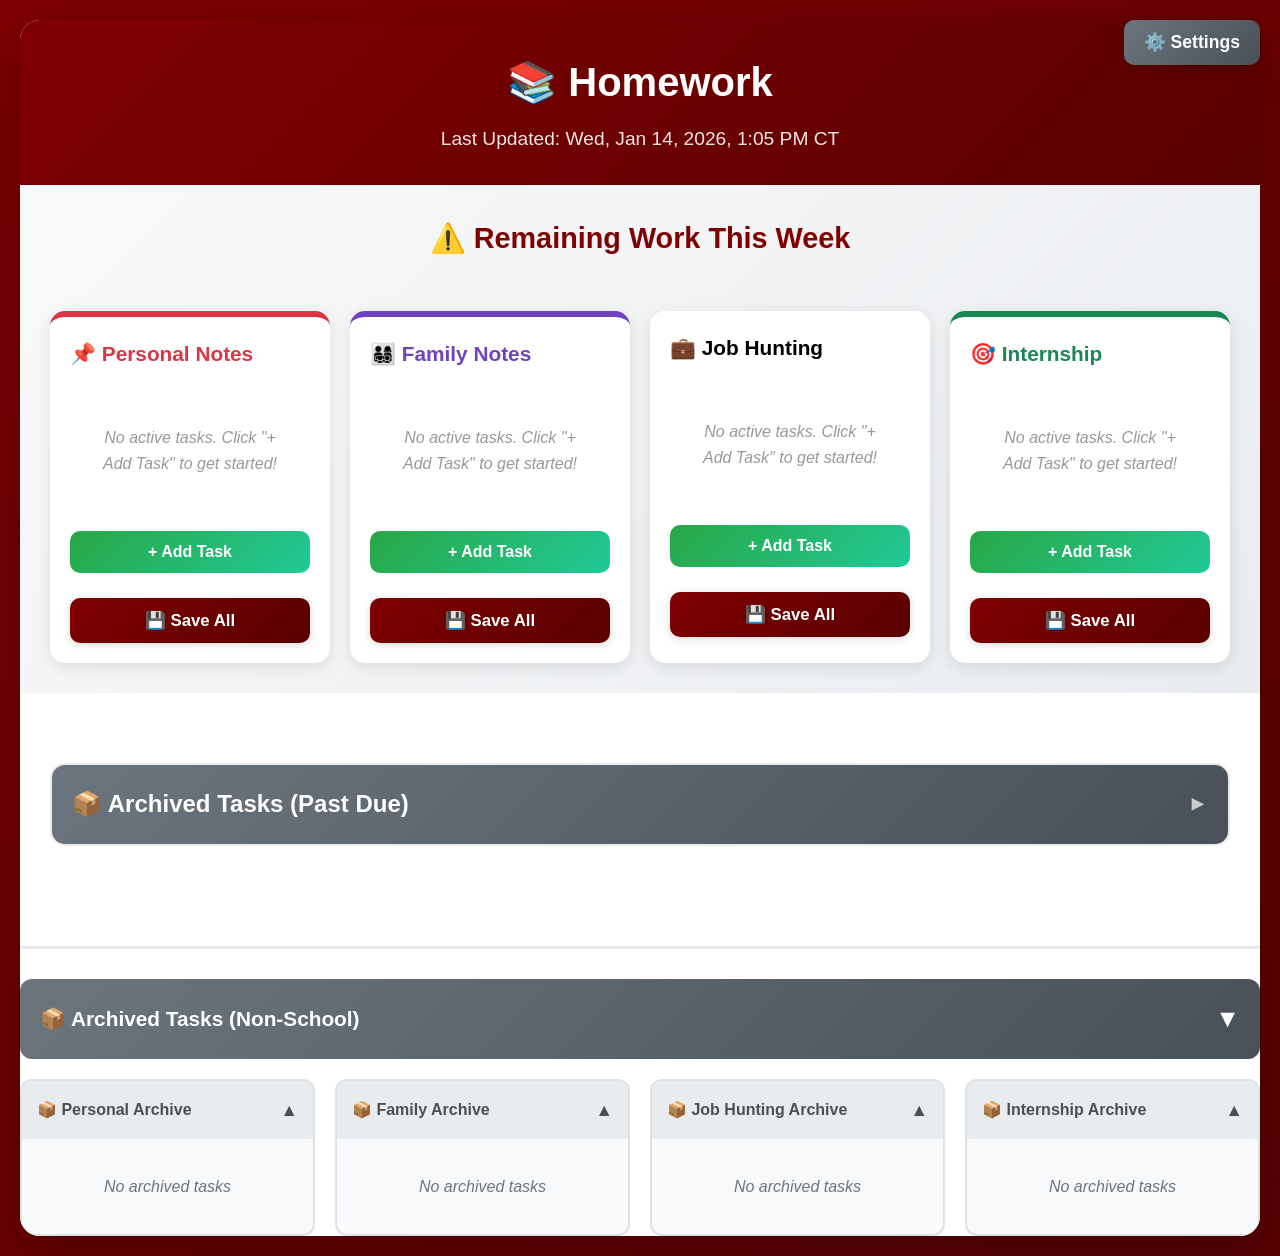
==== index.html @ 8acea038 "Move action buttons 12px further right for better textarea access - Changed right: -40px → right: -5" ====
<!DOCTYPE html>
<html lang="en">
<head>
    <meta charset="UTF-8">
    <meta name="viewport" content="width=device-width, initial-scale=1.0">
    <title>Homework - UChicago MBA</title>
    <link rel="stylesheet" href="style.css?v=20260143">
</head>
<body>
    <div class="container">
        <div class="header">
            <h1>📚 Homework</h1>
            <button id="settingsBtn" class="settings-btn" onclick="openSettings()">⚙️ Settings</button>

            <div id="settingsModal" class="modal">
                <div class="modal-content">
                    <span class="close" onclick="closeSettings()">&times;</span>
                    <h2>⚙️ Dashboard Settings</h2>
                    
                    <div class="settings-section">
                        <h3>☁️ GitHub Sync</h3>
                        <p>Sync your notes and task states across all devices using GitHub.</p>
                        
                        <div id="syncStatus" class="sync-status"></div>
                        
                        <label for="tokenInput">GitHub Personal Access Token:</label>
                        <input type="password" id="tokenInput" placeholder="github_pat_..." class="token-input">
                        
                        <button onclick="saveToken()" class="save-token-btn">💾 Save Token</button>
                        <button onclick="clearToken()" class="clear-token-btn">🗑️ Clear Token</button>
                        
                        <div class="help-text">
                            <p><strong>How to get a token:</strong></p>
                            <ol>
                                <li>Go to <a href="https://github.com/settings/tokens?type=beta" target="_blank">GitHub Settings</a></li>
                                <li>Generate new token (fine-grained)</li>
                                <li>Select only "Homework-Dashboard" repo</li>
                                <li>Give "Contents" read/write permission</li>
                                <li>Copy and paste token here</li>
                            </ol>
                        </div>
                    </div>

                    <div style="margin-top: 30px; padding-top: 30px; border-top: 2px solid #e9ecef;">
                        <h3 style="color: #667eea; margin-bottom: 15px;">🤖 AI Clarification (Gemini)</h3>
                        <div id="geminiSyncStatus" class="sync-status inactive">⚠️ Gemini API Not Configured</div>
                        
                        <div style="margin-top: 20px;">
                            <label style="display: block; margin-bottom: 8px; font-weight: bold;">Gemini API Key:</label>
                            <input 
                                type="password" 
                                id="geminiTokenInput" 
                                placeholder="Enter your Gemini API key (starts with AIza...)"
                                style="
                                    width: 100%;
                                    padding: 12px;
                                    border: 2px solid #e9ecef;
                                    border-radius: 8px;
                                    font-size: 1em;
                                    margin-bottom: 15px;
                                "
                            />
                            <div style="display: flex; gap: 10px;">
                                <button onclick="saveGeminiToken()" style="
                                    background: #667eea;
                                    color: white;
                                    border: none;
                                    padding: 10px 20px;
                                    border-radius: 8px;
                                    cursor: pointer;
                                    font-weight: bold;
                                ">💾 Save Key</button>
                                <button onclick="clearGeminiToken()" style="
                                    background: #dc3545;
                                    color: white;
                                    border: none;
                                    padding: 10px 20px;
                                    border-radius: 8px;
                                    cursor: pointer;
                                    font-weight: bold;
                                ">🗑️ Clear Key</button>
                            </div>
                            <p style="font-size: 0.9em; color: #666; margin-top: 15px;">
                                Get your free API key at: <a href="https://aistudio.google.com/app/apikey" target="_blank">https://aistudio.google.com/app/apikey</a>
                            </p>
                        </div>
                    </div>

                    <div style="margin-top: 30px; padding-top: 30px; border-top: 2px solid #e9ecef;">
                        <h3 style="color: #4285f4;">📅 Google Calendar Integration</h3>
                        <div id="googleCalendarStatus" class="sync-status inactive">⚠️ Not Connected</div>
                        <button id="connectGoogleBtn" onclick="connectGoogleCalendar()" style="background: #4285f4; color: white; padding: 12px 24px; border: none; border-radius: 8px; cursor: pointer; width: 100%; margin-top: 15px; font-weight: bold;">
                            🔗 Connect Google Calendar
                        </button>
                        <p style="font-size: 0.9em; color: #666; margin-top: 15px;">
                            Connect to schedule tasks with AI-suggested optimal times.
                        </p>
                    </div>
                </div>
            </div>
            <p id="dateRange">UChicago MBA | Next 14 Days</p>
        </div>
        <div class="summary-section">
            <div class="summary-title">⚠️ Remaining Work This Week</div>
            
            <div class="course-cards" id="courseCards">
                <!-- Course cards dynamically generated -->
            </div>
            
            <div class="notes-grid">
                <div class="note-section personal">
                    <div class="note-title">📌 Personal Notes</div>
                    <div id="personalTaskCards" class="task-cards-container"></div>
                    <button class="add-task-btn" onclick="addTaskCard('personal')">+ Add Task</button>
                    <button id="personalSaveBtn" class="note-save-btn" onclick="saveNote('personal', 'personalNotesText', 'personalSaveBtn')">💾 Save All</button>
                    <textarea id="personalNotesText" class="note-textarea" style="display: none;"></textarea>
                </div>
            
                <div class="note-section family">
                    <div class="note-title">👨‍👩‍👧‍👦 Family Notes</div>
                    <div id="familyTaskCards" class="task-cards-container"></div>
                    <button class="add-task-btn" onclick="addTaskCard('family')">+ Add Task</button>
                    <button id="familySaveBtn" class="note-save-btn" onclick="saveNote('family', 'familyNotesText', 'familySaveBtn')">💾 Save All</button>
                    <textarea id="familyNotesText" class="note-textarea" style="display: none;"></textarea>
                </div>
            
                <div class="note-section jobHunting">
                    <div class="note-title">💼 Job Hunting</div>
                    <div id="jobHuntingTaskCards" class="task-cards-container"></div>
                    <button class="add-task-btn" onclick="addTaskCard('jobHunting')">+ Add Task</button>
                    <button id="jobHuntingSaveBtn" class="note-save-btn" onclick="saveNote('jobHunting', 'jobHuntingNotesText', 'jobHuntingSaveBtn')">💾 Save All</button>
                    <textarea id="jobHuntingNotesText" class="note-textarea" style="display: none;"></textarea>
                </div>
            
                <div class="note-section internship">
                    <div class="note-title">🎯 Internship</div>
                    <div id="internshipTaskCards" class="task-cards-container"></div>
                    <button class="add-task-btn" onclick="addTaskCard('internship')">+ Add Task</button>
                    <button id="internshipSaveBtn" class="note-save-btn" onclick="saveNote('internship', 'internshipNotesText', 'internshipSaveBtn')">💾 Save All</button>
                    <textarea id="internshipNotesText" class="note-textarea" style="display: none;"></textarea>
                </div>
            </div>
        </div>
        <div class="content" id="content">
            <!-- Tasks dynamically inserted -->
        </div>

        <div class="archive-wrapper">
            <div class="archive-main-header" onclick="toggleAllArchives()">
                <span>📦 Archived Tasks (Non-School)</span>
                <span class="archive-main-arrow">▼</span>
            </div>

            <div id="archiveGrid" class="archive-grid">
                <div class="archive-column">
                    <div class="archive-column-header" onclick="toggleArchive('personal')">
                        <span>📦 Personal Archive</span>
                        <span class="archive-arrow" id="personalArchiveArrow">▼</span>
                    </div>
                    <div id="personalArchive" class="archive-content collapsed"></div>
                </div>

                <div class="archive-column">
                    <div class="archive-column-header" onclick="toggleArchive('family')">
                        <span>📦 Family Archive</span>
                        <span class="archive-arrow" id="familyArchiveArrow">▼</span>
                    </div>
                    <div id="familyArchive" class="archive-content collapsed"></div>
                </div>

                <div class="archive-column">
                    <div class="archive-column-header" onclick="toggleArchive('jobHunting')">
                        <span>📦 Job Hunting Archive</span>
                        <span class="archive-arrow" id="jobHuntingArchiveArrow">▼</span>
                    </div>
                    <div id="jobHuntingArchive" class="archive-content collapsed"></div>
                </div>

                <div class="archive-column">
                    <div class="archive-column-header" onclick="toggleArchive('internship')">
                        <span>📦 Internship Archive</span>
                        <span class="archive-arrow" id="internshipArchiveArrow">▼</span>
                    </div>
                    <div id="internshipArchive" class="archive-content collapsed"></div>
                </div>
            </div>
        </div>
    </div>
    <script src="timestamp.js?v=20260143"></script>
    <script src="data.js?v=20260143"></script>
    <script src="scripts.js?v=20260143"></script>
</body>
</html>
---- style.css ----
* {
    margin: 0;
    padding: 0;
    box-sizing: border-box;
}

body {
    font-family: -apple-system, BlinkMacSystemFont, 'Segoe UI', Roboto, Oxygen, Ubuntu, Cantarell, sans-serif;
    background: linear-gradient(135deg, #800000 0%, #5a0000 100%);
    padding: 20px;
    line-height: 1.6;
}

.container {
    max-width: 1400px;
    margin: 0 auto;
    background: white;
    border-radius: 20px;
    box-shadow: 0 20px 60px rgba(0,0,0,0.3);
    overflow: hidden;
}

.header {
    background: linear-gradient(135deg, #800000 0%, #5a0000 100%);
    color: white;
    padding: 30px;
    text-align: center;
}

.header h1 {
    font-size: 2.5em;
    margin-bottom: 10px;
    display: flex;
    align-items: center;
    justify-content: center;
    gap: 15px;
}

.header p {
    font-size: 1.2em;
    opacity: 0.9;
}

.summary-section {
    padding: 30px;
    background: linear-gradient(135deg, #f8f9fa 0%, #e9ecef 100%);
}

.summary-title {
    font-size: 1.8em;
    font-weight: bold;
    color: #800000;
    margin-bottom: 25px;
    text-align: center;
}

.course-cards {
    display: grid;
    grid-template-columns: repeat(4, 1fr);
    gap: 20px;
    margin-bottom: 25px;
}

.course-card {
    background: white;
    border-radius: 15px;
    padding: 25px 20px;
    box-shadow: 0 4px 15px rgba(0,0,0,0.1);
    transition: transform 0.3s ease, box-shadow 0.3s ease;
    border-top: 6px solid #800000;
    text-align: center;
}

.course-card:hover {
    transform: translateY(-5px);
    box-shadow: 0 8px 25px rgba(0,0,0,0.2);
}

.course-card:active {
    transform: translateY(-2px);
}

.course-card.low-workload {
    border-top-color: #28a745;
}

.course-card.medium-workload {
    border-top-color: #ffc107;
}

.course-card.high-workload {
    border-top-color: #dc3545;
}

.course-card.completed {
    border-top-color: #28a745;
    background: linear-gradient(135deg, #d4edda 0%, #c3e6cb 100%);
}

.course-card-title {
    font-size: 1.1em;
    font-weight: bold;
    color: #800000;
    margin-bottom: 20px;
    min-height: 2.5em;
    display: flex;
    align-items: center;
    justify-content: center;
}

.course-card-hours {
    font-size: 3.5em;
    font-weight: bold;
    color: #800000;
    margin: 15px 0 5px 0;
    line-height: 1;
}

.course-card.low-workload .course-card-hours {
    color: #28a745;
}

.course-card.medium-workload .course-card-hours {
    color: #ffc107;
}

.course-card.high-workload .course-card-hours {
    color: #dc3545;
}

.course-card.completed .course-card-hours {
    font-size: 2.5em;
    color: #28a745;
}

.course-card-hours-label {
    font-size: 0.9em;
    color: #6c757d;
    font-weight: 600;
    text-transform: uppercase;
    letter-spacing: 1px;
    margin-bottom: 20px;
}

.course-card-due {
    font-size: 0.85em;
    color: #dc3545;
    margin-top: 8px;
}

.course-card-status {
    font-size: 0.9em;
    padding: 6px 10px;
    border-radius: 4px;
    margin-top: 8px;
    font-weight: 500;
}

.course-card-status.under-control {
    background: #d4edda;
    color: #155724;
}

.course-card-status.needs-scheduling {
    background: #fff3cd;
    color: #856404;
}

.course-card-status.partial {
    background: #e7f3ff;
    color: #004085;
}

.course-card-due {
    background: #f8f9fa;
    padding: 10px;
    border-radius: 8px;
    font-size: 0.85em;
    color: #dc3545;
    font-weight: 600;
    margin-top: 15px;
}

.notes-grid {
    display: grid;
    grid-template-columns: repeat(4, 1fr);
    gap: 20px;
    width: 100%;
}

.note-section {
    background: white;
    padding: 20px;
    border-radius: 15px;
    box-shadow: 0 4px 15px rgba(0,0,0,0.1);
    transition: transform 0.2s ease, box-shadow 0.2s ease;
}

.note-section:hover {
    transform: translateY(-2px);
    box-shadow: 0 6px 20px rgba(0,0,0,0.15);
}

.note-section.personal {
    border-top: 6px solid #dc3545;
}

.note-section.family {
    border-top: 6px solid #6f42c1;
}

.note-section.job-hunting {
    border-top: 6px solid #0d6efd;
}

.note-section.internship {
    border-top: 6px solid #198754;
}

.note-title {
    font-size: 1.3em;
    font-weight: bold;
    margin-bottom: 15px;
    display: flex;
    align-items: center;
    gap: 8px;
}

.note-section.personal .note-title {
    color: #dc3545;
}

.note-section.family .note-title {
    color: #6f42c1;
}

.note-section.job-hunting .note-title {
    color: #0d6efd;
}

.note-section.internship .note-title {
    color: #198754;
}

.note-textarea {
    width: 100%;
    padding: 15px;
    border: 2px solid #e9ecef;
    border-radius: 10px;
    font-family: inherit;
    font-size: 1.05em;
    line-height: 1.6;
    resize: none;
    overflow: hidden;
    box-sizing: border-box;
    min-height: 100px;
    transition: all 0.3s;
    background: #fafafa;
}

.note-textarea:focus {
    outline: none;
    background: white;
}

.note-textarea.unsaved {
    border-color: #ffc107;
}

.note-section.personal .note-textarea:focus {
    border-color: #dc3545;
    box-shadow: 0 0 0 3px rgba(220, 53, 69, 0.1);
}

.note-section.family .note-textarea:focus {
    border-color: #6f42c1;
    box-shadow: 0 0 0 3px rgba(111, 66, 193, 0.1);
}

.note-section.job-hunting .note-textarea:focus {
    border-color: #0d6efd;
    box-shadow: 0 0 0 3px rgba(13, 110, 253, 0.1);
}

.note-section.internship .note-textarea:focus {
    border-color: #198754;
    box-shadow: 0 0 0 3px rgba(25, 135, 84, 0.1);
}

.note-textarea::placeholder {
    color: #adb5bd;
    font-style: italic;
}

.note-save-btn {
    margin-top: 15px;
    background: linear-gradient(135deg, #800000 0%, #5a0000 100%);
    color: white;
    border: none;
    padding: 12px 25px;
    border-radius: 10px;
    cursor: pointer;
    font-size: 1.05em;
    font-weight: bold;
    transition: all 0.3s;
    box-shadow: 0 2px 8px rgba(0,0,0,0.15);
    width: 100%;
}

.note-save-btn:hover {
    background: linear-gradient(135deg, #5a0000 0%, #400000 100%);
    transform: translateY(-2px);
    box-shadow: 0 4px 12px rgba(0,0,0,0.25);
}

.note-save-btn:active {
    transform: translateY(0);
}

.note-save-btn.unsaved {
    background: linear-gradient(135deg, #ff8c00 0%, #ff6b00 100%);
}

.note-save-btn.saved {
    background: #28a745;
}

.content {
    padding: 30px;
}

.day-section {
    margin-bottom: 30px;
    border: 2px solid #e9ecef;
    border-radius: 15px;
    overflow: hidden;
}

.day-header {
    background: linear-gradient(135deg, #800000 0%, #5a0000 100%);
    color: white;
    padding: 20px;
    font-size: 1.5em;
    font-weight: bold;
    cursor: pointer;
    display: flex;
    justify-content: space-between;
    align-items: center;
    user-select: none;
}

.day-header:hover {
    opacity: 0.9;
}

.day-header .arrow {
    transition: transform 0.3s ease;
    opacity: 0.7;
    font-size: 0.9em;
}

.day-header.collapsed .arrow {
    transform: rotate(-90deg);
}

.day-content {
    max-height: 10000px;
    overflow: hidden;
    transition: max-height 0.3s ease;
}

.day-content.collapsed {
    max-height: 0;
}

.course-section {
    margin: 20px;
    border-left: 4px solid #800000;
    border-radius: 8px;
    overflow: hidden;
}

.course-header {
    background: #f8f9fa;
    padding: 15px 20px;
    cursor: pointer;
    display: flex;
    justify-content: space-between;
    align-items: center;
    user-select: none;
}

.course-header:hover {
    background: #e9ecef;
}

.course-title {
    font-size: 1.3em;
    font-weight: bold;
    color: #800000;
}

.course-due {
    color: #dc3545;
    font-weight: bold;
    font-size: 0.9em;
}

.course-arrow {
    transition: transform 0.3s ease;
    color: #adb5bd;
    font-size: 0.9em;
    opacity: 0.6;
}

.course-header.collapsed .course-arrow {
    transform: rotate(-90deg);
}

.course-content {
    max-height: 5000px;
    overflow: hidden;
    transition: max-height 0.3s ease;
    padding: 0 20px 20px 20px;
}

.course-content.collapsed {
    max-height: 0;
    padding: 0 20px;
}

.task-category {
    margin: 20px 0;
}

.category-title {
    font-size: 1.1em;
    font-weight: bold;
    color: #495057;
    display: flex;
    align-items: center;
    justify-content: space-between;
    padding: 12px 15px;
    background: #e9ecef;
    border-radius: 8px;
    border-left: 4px solid #800000;
    cursor: pointer;
    user-select: none;
    transition: all 0.3s ease;
}

.category-title:hover {
    background: #dee2e6;
}

.category-title.grayed-out {
    background: #f8f9fa;
    opacity: 0.5;
    color: #adb5bd;
    border-left-color: #adb5bd;
}

.category-title-left {
    display: flex;
    align-items: center;
    gap: 10px;
}

.category-title-right {
    display: flex;
    align-items: center;
    gap: 10px;
}

.course-syllabus-link,
.category-assignments-link {
    font-size: 0.9em;
    opacity: 0.6;
    margin-left: 8px;
    text-decoration: none;
    transition: all 0.2s ease;
    display: inline-block;
}

.course-syllabus-link:hover,
.category-assignments-link:hover {
    opacity: 1;
    transform: scale(1.2);
}

.category-status {
    font-size: 1em;
    color: #28a745;
}

.category-controls {
    display: flex;
    gap: 5px;
}

.category-btn {
    background: #e9ecef;
    color: #adb5bd;
    border: none;
    padding: 5px 10px;
    border-radius: 5px;
    cursor: pointer;
    font-size: 0.75em;
    transition: all 0.2s;
    opacity: 0.3;
}

.category-btn:hover {
    background: #dee2e6;
    color: #6c757d;
    opacity: 1;
}

.category-btn.delete-btn {
    background: #f8d7da;
    color: #adb5bd;
    opacity: 0.4;
}

.category-btn.delete-btn:hover {
    background: #f5c6cb;
    color: #721c24;
    opacity: 1;
}

.category-arrow {
    transition: transform 0.3s ease;
    color: #ced4da;
    font-size: 0.75em;
    opacity: 0.5;
}

.category-title.collapsed .category-arrow {
    transform: rotate(-90deg);
}

.category-content {
    max-height: 3000px;
    overflow: hidden;
    transition: max-height 0.3s ease;
    margin-top: 15px;
}

.category-content.collapsed {
    max-height: 0;
    margin-top: 0;
}

.category-empty {
    color: #adb5bd;
    font-style: italic;
    padding: 12px;
    margin-left: 35px;
    background: #f8f9fa;
    border-radius: 5px;
}

.task-item {
    display: flex;
    align-items: flex-start;
    padding: 15px;
    margin: 10px 0 10px 35px;
    background: white;
    border: 1px solid #dee2e6;
    border-radius: 8px;
    transition: all 0.3s ease;
}

.task-item:hover {
    border-color: #800000;
    box-shadow: 0 2px 8px rgba(0,0,0,0.05);
}

.task-item.completed {
    background: #f8f9fa;
    opacity: 0.6;
}

.task-checkbox {
    width: 22px;
    height: 22px;
    margin-right: 15px;
    margin-top: 2px;
    cursor: pointer;
    accent-color: #800000;
}

.task-details {
    flex: 1;
}

.task-title {
    font-size: 1.1em;
    font-weight: 600;
    color: #212529;
    margin-bottom: 5px;
    display: block;
    text-decoration: none;
}

.task-title:hover {
    color: #800000;
    text-decoration: underline;
}

.task-item.completed .task-title {
    text-decoration: line-through;
    color: #6c757d;
}

.task-meta {
    display: flex;
    gap: 15px;
    font-size: 0.85em;
    color: #6c757d;
    align-items: center;
}

.task-points {
    color: #28a745;
    font-weight: 600;
}

.task-time {
    display: flex;
    align-items: center;
    gap: 5px;
}

.time-select {
    padding: 2px 5px;
    border: 1px solid #dee2e6;
    border-radius: 4px;
    font-size: 0.9em;
    color: #495057;
    background: #f8f9fa;
    cursor: pointer;
}

.time-select:hover {
    border-color: #800000;
}

.task-actions {
    display: flex;
    gap: 10px;
    margin-left: 15px;
}

.task-btn {
    background: none;
    border: none;
    cursor: pointer;
    font-size: 1.1em;
    padding: 5px;
    border-radius: 4px;
    transition: all 0.2s;
    color: #adb5bd;
    opacity: 0.5;
}

.task-btn:hover {
    background: #f8f9fa;
    color: #800000;
    opacity: 1;
}

.task-btn.scheduled {
    color: #0d6efd;
    opacity: 1;
}

.task-note-btn.has-note {
    color: #ffc107;
    opacity: 1;
}

.task-note-editor {
    margin-top: 10px;
    width: 100%;
}

.task-note-textarea {
    width: 100%;
    padding: 10px;
    border: 1px solid #ffc107;
    border-radius: 6px;
    font-family: inherit;
    font-size: 0.9em;
    resize: vertical;
    min-height: 60px;
    background: #fffdf5;
}

.task-note-display {
    margin-top: 8px;
    padding: 8px 12px;
    background: #fffdf5;
    border-left: 3px solid #ffc107;
    font-size: 0.9em;
    color: #856404;
    border-radius: 0 4px 4px 0;
}

@media (max-width: 1200px) {
    .course-cards {
        grid-template-columns: repeat(2, 1fr);
    }
}

@media (max-width: 768px) {
    .course-cards {
        grid-template-columns: 1fr;
    }
    
    .header h1 {
        font-size: 1.8em;
    }
    
    .task-item {
        margin-left: 10px;
    }
}

.settings-btn {
    position: fixed;
    top: 20px;
    right: 20px;
    background: linear-gradient(135deg, #6c757d 0%, #495057 100%);
    color: white;
    border: none;
    padding: 12px 20px;
    border-radius: 10px;
    cursor: pointer;
    font-size: 1.1em;
    font-weight: bold;
    box-shadow: 0 4px 12px rgba(0,0,0,0.2);
    z-index: 1000;
    transition: all 0.3s;
}

.settings-btn:hover {
    background: linear-gradient(135deg, #495057 0%, #343a40 100%);
    transform: translateY(-2px);
}

.modal {
    display: none;
    position: fixed;
    z-index: 2000;
    left: 0;
    top: 0;
    width: 100%;
    height: 100%;
    background-color: rgba(0,0,0,0.6);
}

.modal-content {
    background-color: white;
    margin: 5% auto;
    padding: 30px;
    border-radius: 15px;
    width: 90%;
    max-width: 600px;
    box-shadow: 0 10px 40px rgba(0,0,0,0.3);
}

.close {
    color: #aaa;
    float: right;
    font-size: 32px;
    font-weight: bold;
    cursor: pointer;
    line-height: 20px;
}

.close:hover {
    color: #000;
}

.settings-section {
    margin: 20px 0;
}

.settings-section h3 {
    color: #800000;
    margin-bottom: 10px;
}

.token-input {
    width: 100%;
    padding: 12px;
    border: 2px solid #e9ecef;
    border-radius: 8px;
    font-family: 'Monaco', monospace;
    font-size: 0.9em;
    margin: 10px 0;
}

.save-token-btn, .clear-token-btn {
    padding: 10px 20px;
    border: none;
    border-radius: 8px;
    cursor: pointer;
    font-weight: bold;
    margin: 5px;
    transition: all 0.3s;
}

.save-token-btn {
    background: linear-gradient(135deg, #28a745 0%, #218838 100%);
    color: white;
}

.save-token-btn:hover {
    background: linear-gradient(135deg, #218838 0%, #1e7e34 100%);
}

.clear-token-btn {
    background: linear-gradient(135deg, #dc3545 0%, #c82333 100%);
    color: white;
}

.clear-token-btn:hover {
    background: linear-gradient(135deg, #c82333 0%, #bd2130 100%);
}

.sync-status {
    padding: 10px;
    border-radius: 8px;
    margin: 10px 0;
    font-weight: bold;
}

.sync-status.active {
    background: #d4edda;
    color: #155724;
    border: 2px solid #c3e6cb;
}

.sync-status.inactive {
    background: #fff3cd;
    color: #856404;
    border: 2px solid #ffc107;
}

.help-text {
    background: #f8f9fa;
    padding: 15px;
    border-radius: 8px;
    margin-top: 15px;
    font-size: 0.9em;
}

.help-text ol {
    margin: 10px 0 0 20px;
}


/* Task Card System Styles */
.task-cards-container {
    display: flex;
    flex-direction: column;
    gap: 15px;
    margin-bottom: 15px;
    min-height: 100px;
}

/* Task Card - 3 Section Layout */
.task-card {
    position: relative;
    background: white;
    border-radius: 12px;
    border: 2px solid #dee2e6;
    margin-bottom: 40px;
    overflow: visible;
    transition: all 0.3s;
    z-index: 1;
}

.task-card:hover {
    transform: translateY(-2px);
    box-shadow: 0 8px 20px rgba(0,0,0,0.1);
    z-index: 2;
}

.task-card.focused {
    border-color: #667eea;
    box-shadow: 0 0 0 3px rgba(102, 126, 234, 0.1);
}

/* Header Section */
.task-card-header {
    background: linear-gradient(90deg, #f8f9fa 0%, #ffffff 100%);
    border-bottom: 1px solid #e9ecef;
    padding: 12px 16px;
    display: flex;
    justify-content: space-between;
    align-items: center;
    border-radius: 12px 12px 0 0;
    overflow: hidden;
}

.task-info {
    display: flex;
    align-items: center;
    gap: 12px;
}

.task-number {
    font-weight: 600;
    color: #495057;
    font-size: 0.95em;
    cursor: text;
    padding: 2px 4px;
    border-radius: 4px;
    transition: background 0.2s;
}

.task-number:hover {
    background: #f8f9fa;
}

.task-number-input {
    font-weight: 600;
    color: #495057;
    font-size: 0.95em;
    border: 2px solid #667eea;
    padding: 2px 4px;
    border-radius: 4px;
    outline: none;
    background: white;
    min-width: 60px;
}

.task-card {
    cursor: grab;
}

.task-card:active {
    cursor: grabbing;
}

.task-card.dragging {
    opacity: 0.5;
}

.time-badge {
    background: #e9ecef !important;
    color: #495057 !important;
    padding: 4px 12px;
    border-radius: 6px;
    font-size: 0.85em;
    font-weight: bold;
}

.scheduled-badge {
    background: #28a745;
    color: white;
    padding: 4px 12px;
    border-radius: 6px;
    font-size: 0.85em;
    font-weight: bold;
    display: inline-flex;
    align-items: center;
    justify-content: center;
}

.delete-btn {
    background: #dc3545;
    color: white;
    border: none;
    width: 28px;
    height: 28px;
    border-radius: 6px;
    cursor: pointer;
    font-size: 1.1em;
    transition: all 0.2s;
    display: flex;
    align-items: center;
    justify-content: center;
    padding: 0;
}

.delete-btn:hover {
    background: #dc3545;
    transform: scale(1.1);
}

/* Content Section */
.task-card-content {
    padding: 16px;
    width: 100%;
    border: none;
    font-family: inherit;
    font-size: 1em;
    line-height: 1.6;
    min-height: 80px;
    resize: vertical;
    color: #212529;
}

.task-card-content:focus {
    outline: none;
}

.task-card-content::placeholder {
    color: #adb5bd;
}

/* Actions Section */
.task-card-actions {
    position: absolute;
    right: -52px !important;
    top: 50%;
    transform: translateY(-50%);
    display: flex;
    flex-direction: column;
    gap: 8px;
    opacity: 0;
    pointer-events: none;
    transition: opacity 0.3s ease;
}

.task-card:hover .task-card-actions {
    opacity: 1;
    pointer-events: auto;
}

.task-card-actions:hover {
    opacity: 1;
    pointer-events: auto;
}

.task-card.mobile-active .task-card-actions {
    opacity: 1;
    pointer-events: auto;
}

.action-btn {
    width: 44px;
    height: 44px;
    padding: 0;
    border: none;
    border-radius: 8px;
    cursor: pointer;
    font-size: 1.4em;
    transition: all 0.2s;
    display: flex;
    align-items: center;
    justify-content: center;
    box-shadow: 0 2px 8px rgba(0,0,0,0.15);
}

.action-btn:hover {
    transform: scale(1.1);
    box-shadow: 0 4px 12px rgba(0,0,0,0.2);
}

.btn-details {
    background: #fff9e6;
    color: #f59e0b;
}

.btn-details:hover {
    background: #fef3c7;
}

.btn-schedule {
    background: #e8f4fd;
    color: #4285f4;
}

.btn-schedule:hover {
    background: #d0e9fa;
}

.btn-done {
    background: #e6f7ea;
    color: #28a745;
}

.btn-done:hover {
    background: #d1f0d9;
}

.btn-undo {
    background: #6c757d;
    color: white;
    font-size: 1.1em;
}

.btn-undo:hover {
    background: #5a6268;
}

.done-badge {
    background: #28a745;
    color: white;
    padding: 8px 14px;
    border-radius: 8px;
    font-weight: bold;
    font-size: 0.9em;
}

.card-btn {
    background: linear-gradient(135deg, #667eea 0%, #764ba2 100%);
    color: white;
    border: none;
    padding: 6px 12px;
    border-radius: 6px;
    cursor: pointer;
    font-size: 0.85em;
    font-weight: 600;
    white-space: nowrap;
    transition: all 0.3s;
}

.card-btn:hover {
    transform: translateY(-2px);
    box-shadow: 0 4px 12px rgba(102, 126, 234, 0.4);
}

.card-btn.delete {
    background: #dc3545;
    padding: 4px 10px;
    font-size: 0.8em;
}

.card-btn.delete:hover {
    background: #c82333;
}

/* Compact button layout */
.card-btn.compact {
    padding: 6px 10px;
    font-size: 0.9em;
    min-width: unset;
}

.card-btn.compact.details {
    background: #667eea;
    color: white;
}

.card-btn.compact.details:hover {
    background: #5568d3;
}

.card-btn.compact.schedule {
    background: #4285f4;
    color: white;
    font-size: 1.1em;
    padding: 6px 12px;
}

.card-btn.compact.schedule:hover {
    background: #3367d6;
}

.card-btn.compact.done {
    background: #28a745;
    color: white;
    font-size: 1.2em;
    padding: 6px 12px;
}

.card-btn.compact.done:hover {
    background: #218838;
}

.card-btn.compact.delete {
    background: #dc3545;
    color: white;
    font-size: 1.1em;
    padding: 6px 10px;
}

.card-btn.compact.delete:hover {
    background: #c82333;
}

.card-btn.compact.undo {
    background: #6c757d;
    color: white;
    font-size: 1.1em;
    padding: 6px 12px;
}

.card-btn.compact.undo:hover {
    background: #5a6268;
}

/* Tooltip styling (browser default works, but enhance if needed) */
.card-btn[title] {
    cursor: help;
}

.rating-badge {
    display: inline-flex;
    align-items: center;
    gap: 8px;
    padding: 4px 10px;
    border-radius: 6px;
    font-weight: 600;
    font-size: 0.85em;
    background: white;
    border: 2px solid;
    white-space: nowrap;
}

.rating-badge.excellent {
    border-color: #28a745;
    color: #28a745;
}

.rating-badge.good {
    border-color: #20c997;
    color: #20c997;
}

.rating-badge.moderate {
    border-color: #ffc107;
    color: #856404;
    background: #fff3cd;
}

.rating-badge.challenging {
    border-color: #ff9800;
    color: #e65100;
    background: #ffe5cc;
}

.rating-badge.hard {
    border-color: #dc3545;
    color: #dc3545;
    background: #ffe5e5;
}

.time-display {
    cursor: pointer;
    padding: 2px 6px;
    border-radius: 4px;
    transition: background 0.2s;
    text-decoration: underline;
    text-decoration-style: dotted;
}

.time-display:hover {
    background: rgba(0,0,0,0.08);
}

.time-editor {
    display: inline-flex;
    align-items: center;
    gap: 6px;
}

.time-dropdown {
    padding: 4px 8px;
    border: 2px solid #667eea;
    border-radius: 6px;
    font-size: 0.85em;
    font-weight: 600;
    background: white;
    cursor: pointer;
}

.time-dropdown:focus {
    outline: none;
    border-color: #5568d3;
}

.save-time-btn {
    background: #28a745;
    color: white;
    border: none;
    padding: 4px 10px;
    border-radius: 6px;
    cursor: pointer;
    font-size: 0.8em;
    font-weight: 600;
}

.save-time-btn:hover {
    background: #218838;
}

.task-card-textarea {
    width: 100%;
    border: none;
    background: transparent;
    font-family: inherit;
    font-size: 0.95em;
    line-height: 1.6;
    resize: vertical;
    min-height: 60px;
    outline: none;
    color: #333;
}

.task-card-textarea::placeholder {
    color: #999;
    font-style: italic;
}

.add-task-btn {
    background: linear-gradient(135deg, #28a745 0%, #20c997 100%);
    color: white;
    border: none;
    padding: 12px 20px;
    border-radius: 10px;
    cursor: pointer;
    font-weight: bold;
    width: 100%;
    margin-bottom: 10px;
    transition: all 0.3s;
    font-size: 1em;
}

.add-task-btn:hover {
    transform: translateY(-2px);
    box-shadow: 0 4px 15px rgba(40, 167, 69, 0.4);
}

.empty-state {
    text-align: center;
    padding: 40px 20px;
    color: #999;
    font-style: italic;
}
.task-item.completed {
    opacity: 0.6;
    background: #f8f9fa;
}

.task-item.scheduled {
    border-left: 4px solid #4285f4;
    background: #f0f7ff;
}

.task-calendar-link.scheduled {
    background: #4285f4;
    color: white;
}

.task-calendar-link.mark-scheduled {
    background: #ffc107;
    color: black;
}

.schedule-dropdown-menu {
    animation: fadeIn 0.2s ease-out;
}

@keyframes fadeIn {
    from { opacity: 0; transform: translateY(-10px); }
    to { opacity: 1; transform: translateY(0); }
}

.schedule-dropdown-menu.hidden {
    display: none;
}

.task-card-done .task-card-textarea {
    text-decoration: line-through;
    color: #6c757d;
}

.done-badge {
    background: #28a745;
    color: white;
    padding: 6px 12px;
    border-radius: 8px;
    font-weight: bold;
    font-size: 0.85em;
    display: flex;
    align-items: center;
    gap: 8px;
}

.done-timestamp {
    font-size: 0.8em;
    opacity: 0.9;
}

.card-btn.done {
    background: #28a745;
}

.card-btn.done:hover {
    background: #218838;
}

.card-btn.undo {
    background: #6c757d;
}

.card-btn.undo:hover {
    background: #5a6268;
}

/* Archive Section */
.archive-wrapper {
    margin-top: 40px;
    padding-top: 30px;
    border-top: 3px solid #e9ecef;
}

.archive-main-header {
    background: linear-gradient(135deg, #6c757d 0%, #495057 100%);
    color: white;
    padding: 20px;
    border-radius: 12px;
    cursor: pointer;
    display: flex;
    justify-content: space-between;
    align-items: center;
    font-size: 1.3em;
    font-weight: bold;
    margin-bottom: 20px;
    transition: all 0.3s;
}

.archive-main-header:hover {
    transform: translateY(-2px);
    box-shadow: 0 4px 15px rgba(0,0,0,0.2);
}

.archive-main-arrow {
    font-size: 1.2em;
}

.archive-grid {
    display: grid;
    grid-template-columns: repeat(4, 1fr);
    gap: 20px;
    transition: all 0.3s;
}

.archive-grid.collapsed {
    display: none;
}

.archive-column {
    background: #f8f9fa;
    border-radius: 12px;
    overflow: hidden;
    border: 2px solid #dee2e6;
}

.archive-column-header {
    background: #e9ecef;
    padding: 15px;
    cursor: pointer;
    display: flex;
    justify-content: space-between;
    align-items: center;
    font-weight: bold;
    color: #495057;
    transition: background 0.2s;
}

.archive-column-header:hover {
    background: #dee2e6;
}

.archive-arrow {
    font-size: 1.1em;
}

.archive-content {
    padding: 15px;
    max-height: 600px;
    overflow-y: auto;
    transition: all 0.3s;
}

.archive-content.collapsed {
    max-height: 0;
    padding: 0;
    overflow: hidden;
}

.archive-empty {
    text-align: center;
    color: #6c757d;
    font-style: italic;
    padding: 20px;
}

.archive-task-card {
    background: white;
    border: 2px solid #dee2e6;
    border-radius: 8px;
    padding: 12px;
    margin-bottom: 12px;
    opacity: 0.7;
}

.archive-task-content {
    text-decoration: line-through;
    color: #6c757d;
    margin-bottom: 8px;
    line-height: 1.5;
    word-wrap: break-word;
}

.archive-task-time {
    font-size: 0.85em;
    color: #6c757d;
    margin-bottom: 8px;
    font-weight: 600;
}

.archive-task-meta {
    display: flex;
    justify-content: space-between;
    align-items: center;
    padding-top: 8px;
    border-top: 1px solid #e9ecef;
}

.archive-task-date {
    font-size: 0.8em;
    color: #6c757d;
}

.archive-undo-btn {
    background: #6c757d;
    color: white;
    border: none;
    padding: 4px 12px;
    border-radius: 6px;
    cursor: pointer;
    font-size: 0.85em;
    font-weight: 600;
    transition: all 0.2s;
}

.archive-undo-btn:hover {
    background: #5a6268;
    transform: translateY(-1px);
}

/* Schedule Dropdown */
.schedule-dropdown-container {
    position: relative;
    display: flex;
    margin: 0;
    z-index: 100000;
}

.card-btn.schedule {
    background: #4285f4;
    color: white;
    font-weight: 600;
    padding: 6px 12px;
}

.card-btn.schedule:hover {
    background: #3367d6;
    transform: translateY(-1px);
}

.schedule-dropdown-menu {
    position: absolute;
    top: 100%;
    left: 0;
    background: white;
    border: 2px solid #4285f4;
    border-radius: 8px;
    box-shadow: 0 4px 12px rgba(0,0,0,0.15);
    min-width: 200px;
    z-index: 100001;
    margin-top: 5px;
}

.schedule-dropdown-menu.hidden {
    display: none;
}

.schedule-option {
    padding: 12px 16px;
    cursor: pointer;
    transition: background 0.2s;
    border-bottom: 1px solid #f0f0f0;
    font-size: 0.95em;
}

.schedule-option:first-child {
    border-top-left-radius: 6px;
    border-top-right-radius: 6px;
}

.schedule-option:last-child {
    border-bottom: none;
    border-bottom-left-radius: 6px;
    border-bottom-right-radius: 6px;
}

.schedule-option:hover {
    background: #e3f2fd;
}

.schedule-option:active {
    background: #bbdefb;
}
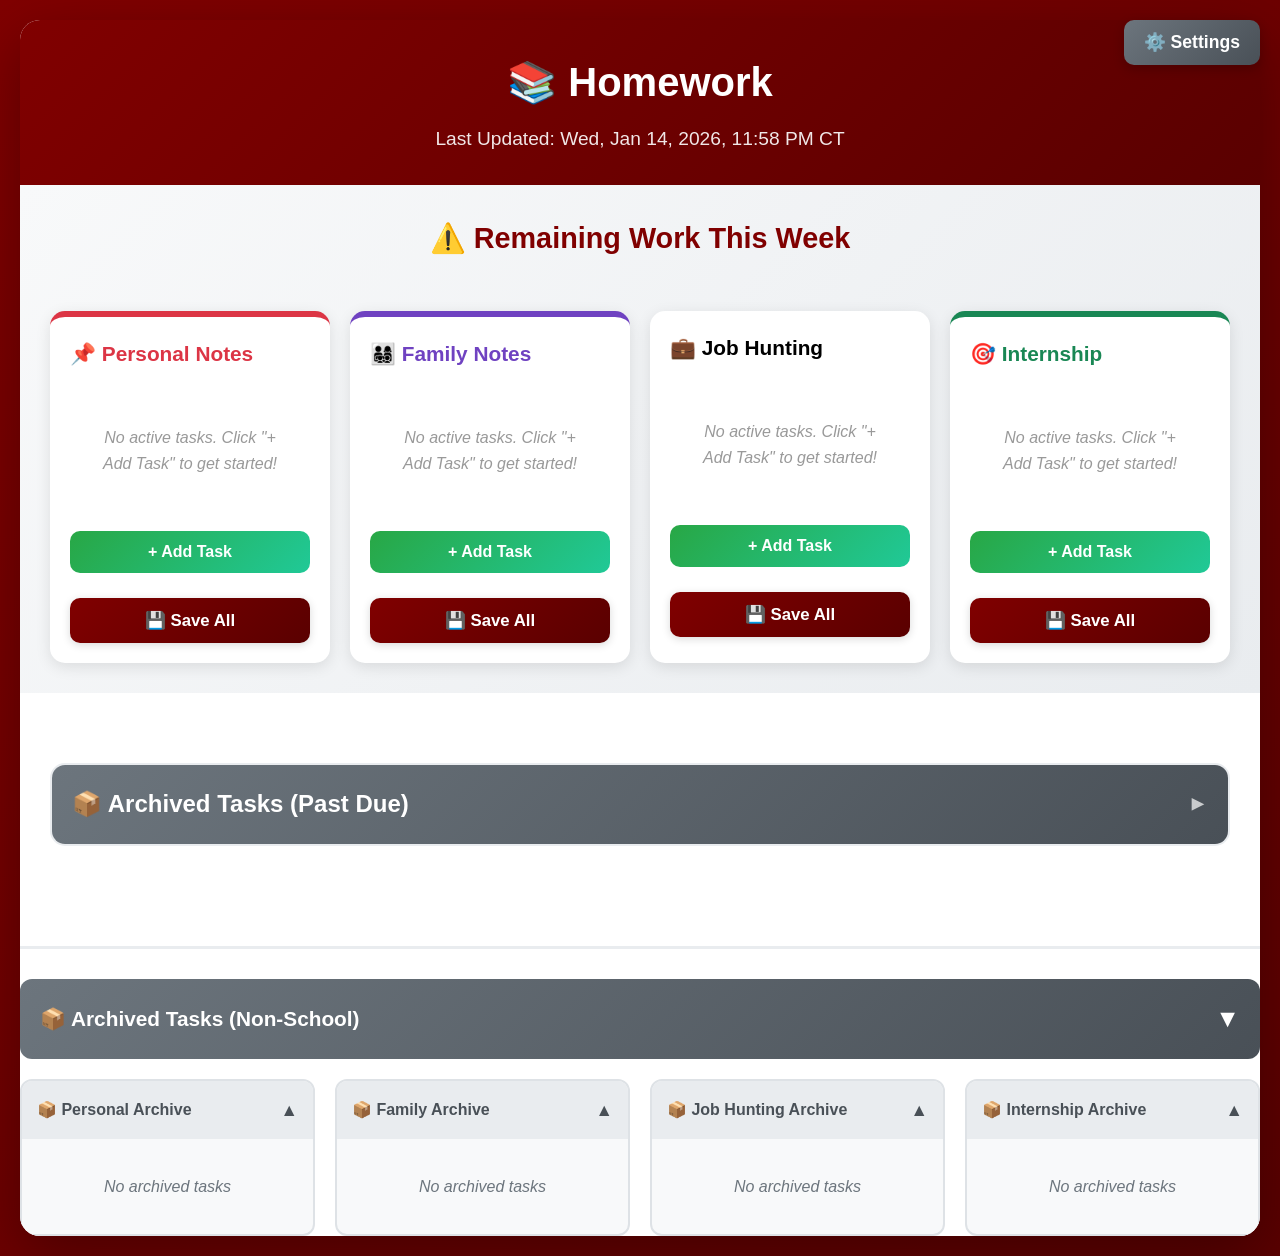
==== commit 8af900f7: "Adjust action buttons position to -46px for optimal textarea access" ====
--- a/index.html
+++ b/index.html
@@ -4,7 +4,7 @@
     <meta charset="UTF-8">
     <meta name="viewport" content="width=device-width, initial-scale=1.0">
     <title>Homework - UChicago MBA</title>
-    <link rel="stylesheet" href="style.css?v=20260143">
+    <link rel="stylesheet" href="style.css?v=20260144">
 </head>
 <body>
     <div class="container">
@@ -186,8 +186,8 @@
             </div>
         </div>
     </div>
-    <script src="timestamp.js?v=20260143"></script>
-    <script src="data.js?v=20260143"></script>
-    <script src="scripts.js?v=20260143"></script>
+    <script src="timestamp.js?v=20260144"></script>
+    <script src="data.js?v=20260144"></script>
+    <script src="scripts.js?v=20260144"></script>
 </body>
 </html>
--- a/style.css
+++ b/style.css
@@ -1016,7 +1016,7 @@
 /* Actions Section */
 .task-card-actions {
     position: absolute;
-    right: -52px !important;
+    right: -46px !important;
     top: 50%;
     transform: translateY(-50%);
     display: flex;
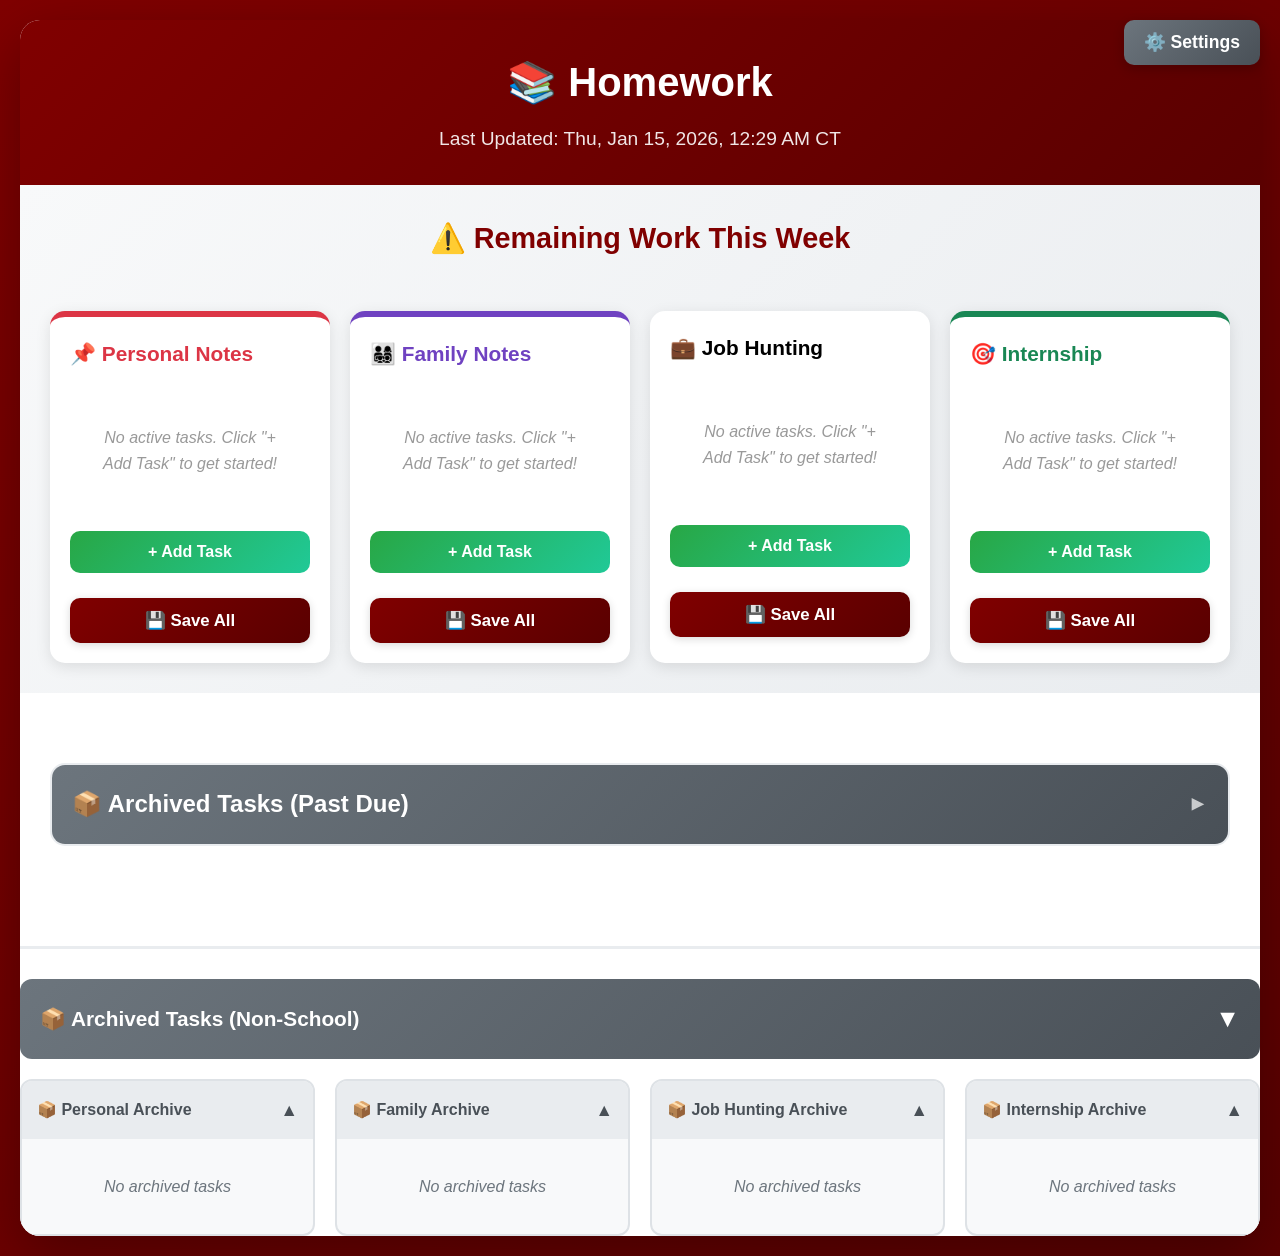
==== commit 56195c50: "Show checkmark only instead of date/time in scheduled task cards" ====
--- a/index.html
+++ b/index.html
@@ -4,7 +4,7 @@
     <meta charset="UTF-8">
     <meta name="viewport" content="width=device-width, initial-scale=1.0">
     <title>Homework - UChicago MBA</title>
-    <link rel="stylesheet" href="style.css?v=20260144">
+    <link rel="stylesheet" href="style.css?v=20260145">
 </head>
 <body>
     <div class="container">
@@ -186,8 +186,8 @@
             </div>
         </div>
     </div>
-    <script src="timestamp.js?v=20260144"></script>
-    <script src="data.js?v=20260144"></script>
-    <script src="scripts.js?v=20260144"></script>
+    <script src="timestamp.js?v=20260145"></script>
+    <script src="data.js?v=20260145"></script>
+    <script src="scripts.js?v=20260145"></script>
 </body>
 </html>
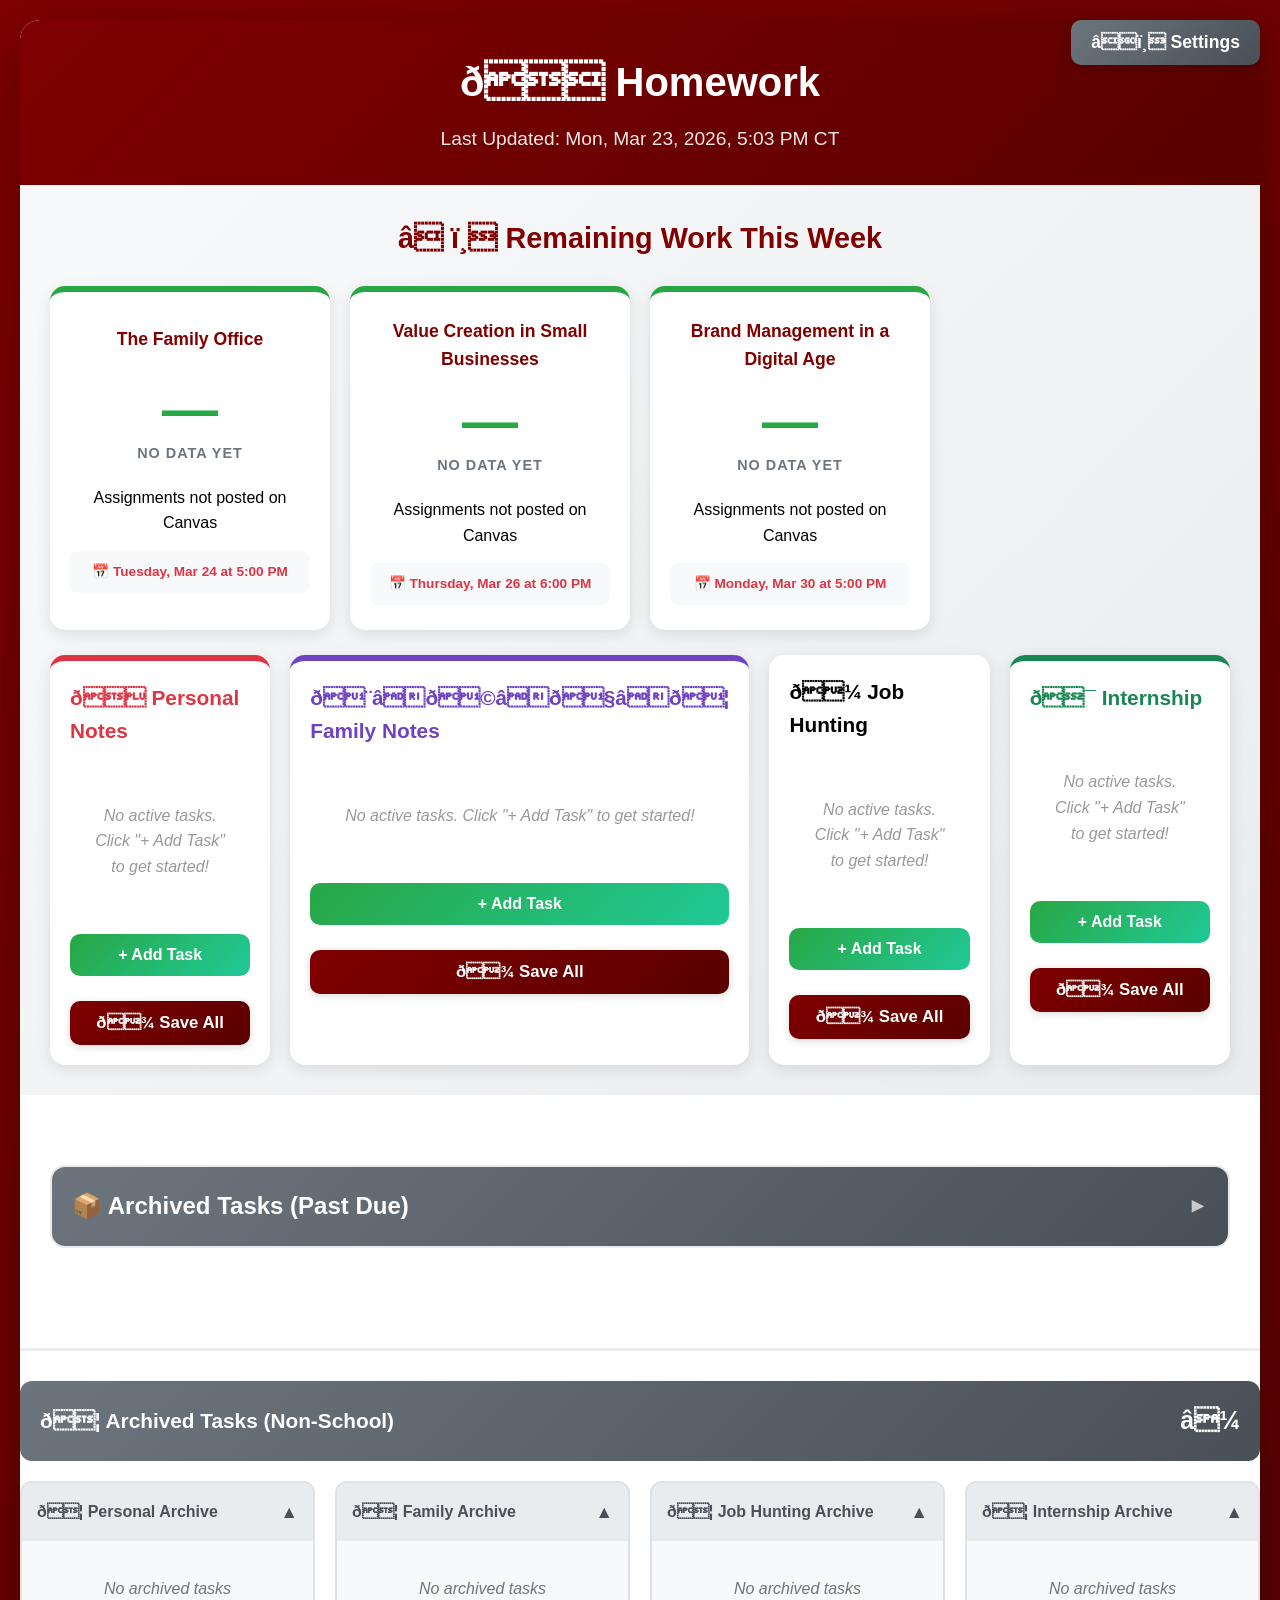
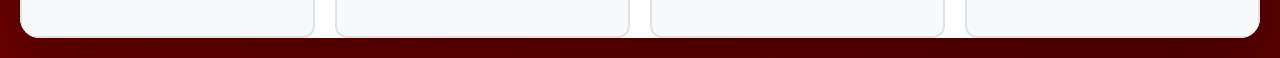
==== commit 06ada4fd: "Bump cache version to 20260324" ====
--- a/index.html
+++ b/index.html
@@ -4,21 +4,21 @@
     <meta charset="UTF-8">
     <meta name="viewport" content="width=device-width, initial-scale=1.0">
     <title>Homework - UChicago MBA</title>
-    <link rel="stylesheet" href="style.css?v=20260145">
+    <link rel="stylesheet" href="style.css?v=20260324">
 </head>
 <body>
     <div class="container">
         <div class="header">
-            <h1>📚 Homework</h1>
-            <button id="settingsBtn" class="settings-btn" onclick="openSettings()">⚙️ Settings</button>
+            <h1>ð Homework</h1>
+            <button id="settingsBtn" class="settings-btn" onclick="openSettings()">âï¸ Settings</button>
 
             <div id="settingsModal" class="modal">
                 <div class="modal-content">
                     <span class="close" onclick="closeSettings()">&times;</span>
-                    <h2>⚙️ Dashboard Settings</h2>
+                    <h2>âï¸ Dashboard Settings</h2>
                     
                     <div class="settings-section">
-                        <h3>☁️ GitHub Sync</h3>
+                        <h3>âï¸ GitHub Sync</h3>
                         <p>Sync your notes and task states across all devices using GitHub.</p>
                         
                         <div id="syncStatus" class="sync-status"></div>
@@ -26,8 +26,8 @@
                         <label for="tokenInput">GitHub Personal Access Token:</label>
                         <input type="password" id="tokenInput" placeholder="github_pat_..." class="token-input">
                         
-                        <button onclick="saveToken()" class="save-token-btn">💾 Save Token</button>
-                        <button onclick="clearToken()" class="clear-token-btn">🗑️ Clear Token</button>
+                        <button onclick="saveToken()" class="save-token-btn">ð¾ Save Token</button>
+                        <button onclick="clearToken()" class="clear-token-btn">ðï¸ Clear Token</button>
                         
                         <div class="help-text">
                             <p><strong>How to get a token:</strong></p>
@@ -42,8 +42,8 @@
                     </div>
 
                     <div style="margin-top: 30px; padding-top: 30px; border-top: 2px solid #e9ecef;">
-                        <h3 style="color: #667eea; margin-bottom: 15px;">🤖 AI Clarification (Gemini)</h3>
-                        <div id="geminiSyncStatus" class="sync-status inactive">⚠️ Gemini API Not Configured</div>
+                        <h3 style="color: #667eea; margin-bottom: 15px;">ð¤ AI Clarification (Gemini)</h3>
+                        <div id="geminiSyncStatus" class="sync-status inactive">â ï¸ Gemini API Not Configured</div>
                         
                         <div style="margin-top: 20px;">
                             <label style="display: block; margin-bottom: 8px; font-weight: bold;">Gemini API Key:</label>
@@ -69,7 +69,7 @@
                                     border-radius: 8px;
                                     cursor: pointer;
                                     font-weight: bold;
-                                ">💾 Save Key</button>
+                                ">ð¾ Save Key</button>
                                 <button onclick="clearGeminiToken()" style="
                                     background: #dc3545;
                                     color: white;
@@ -78,7 +78,7 @@
                                     border-radius: 8px;
                                     cursor: pointer;
                                     font-weight: bold;
-                                ">🗑️ Clear Key</button>
+                                ">ðï¸ Clear Key</button>
                             </div>
                             <p style="font-size: 0.9em; color: #666; margin-top: 15px;">
                                 Get your free API key at: <a href="https://aistudio.google.com/app/apikey" target="_blank">https://aistudio.google.com/app/apikey</a>
@@ -87,10 +87,11 @@
                     </div>
 
                     <div style="margin-top: 30px; padding-top: 30px; border-top: 2px solid #e9ecef;">
-                        <h3 style="color: #4285f4;">📅 Google Calendar Integration</h3>
-                        <div id="googleCalendarStatus" class="sync-status inactive">⚠️ Not Connected</div>
+                        <h3 style="color: #4285f4;">ð+ Google Calendar Integration</h3>
+                        <div id="googleCalendarStatus" class="sync-status inactive">â ï¸ Not Connected</div>
                         <button id="connectGoogleBtn" onclick="connectGoogleCalendar()" style="background: #4285f4; color: white; padding: 12px 24px; border: none; border-radius: 8px; cursor: pointer; width: 100%; margin-top: 15px; font-weight: bold;">
-                            🔗 Connect Google Calendar
+                            ð Connect Google Calendar
                         </button>
                         <p style="font-size: 0.9em; color: #666; margin-top: 15px;">
                             Connect to schedule tasks with AI-suggested optimal times.
@@ -101,7 +102,7 @@
             <p id="dateRange">UChicago MBA | Next 14 Days</p>
         </div>
         <div class="summary-section">
-            <div class="summary-title">⚠️ Remaining Work This Week</div>
+            <div class="summary-title">â ï¸ Remaining Work This Week</div>
             
             <div class="course-cards" id="courseCards">
                 <!-- Course cards dynamically generated -->
@@ -109,34 +110,34 @@
             
             <div class="notes-grid">
                 <div class="note-section personal">
-                    <div class="note-title">📌 Personal Notes</div>
+                    <div class="note-title">ð Personal Notes</div>
                     <div id="personalTaskCards" class="task-cards-container"></div>
                     <button class="add-task-btn" onclick="addTaskCard('personal')">+ Add Task</button>
-                    <button id="personalSaveBtn" class="note-save-btn" onclick="saveNote('personal', 'personalNotesText', 'personalSaveBtn')">💾 Save All</button>
+                    <button id="personalSaveBtn" class="note-save-btn" onclick="saveNote('personal', 'personalNotesText', 'personalSaveBtn')">ð¾ Save All</button>
                     <textarea id="personalNotesText" class="note-textarea" style="display: none;"></textarea>
                 </div>
             
                 <div class="note-section family">
-                    <div class="note-title">👨‍👩‍👧‍👦 Family Notes</div>
+                    <div class="note-title">ð¨âð©âð§âð¦ Family Notes</div>
                     <div id="familyTaskCards" class="task-cards-container"></div>
                     <button class="add-task-btn" onclick="addTaskCard('family')">+ Add Task</button>
-                    <button id="familySaveBtn" class="note-save-btn" onclick="saveNote('family', 'familyNotesText', 'familySaveBtn')">💾 Save All</button>
+                    <button id="familySaveBtn" class="note-save-btn" onclick="saveNote('family', 'familyNotesText', 'familySaveBtn')">ð¾ Save All</button>
                     <textarea id="familyNotesText" class="note-textarea" style="display: none;"></textarea>
                 </div>
             
                 <div class="note-section jobHunting">
-                    <div class="note-title">💼 Job Hunting</div>
+                    <div class="note-title">ð¼ Job Hunting</div>
                     <div id="jobHuntingTaskCards" class="task-cards-container"></div>
                     <button class="add-task-btn" onclick="addTaskCard('jobHunting')">+ Add Task</button>
-                    <button id="jobHuntingSaveBtn" class="note-save-btn" onclick="saveNote('jobHunting', 'jobHuntingNotesText', 'jobHuntingSaveBtn')">💾 Save All</button>
+                    <button id="jobHuntingSaveBtn" class="note-save-btn" onclick="saveNote('jobHunting', 'jobHuntingNotesText', 'jobHuntingSaveBtn')">ð¾ Save All</button>
                     <textarea id="jobHuntingNotesText" class="note-textarea" style="display: none;"></textarea>
                 </div>
             
                 <div class="note-section internship">
-                    <div class="note-title">🎯 Internship</div>
+                    <div class="note-title">ð¯ Internship</div>
                     <div id="internshipTaskCards" class="task-cards-container"></div>
                     <button class="add-task-btn" onclick="addTaskCard('internship')">+ Add Task</button>
-                    <button id="internshipSaveBtn" class="note-save-btn" onclick="saveNote('internship', 'internshipNotesText', 'internshipSaveBtn')">💾 Save All</button>
+                    <button id="internshipSaveBtn" class="note-save-btn" onclick="saveNote('internship', 'internshipNotesText', 'internshipSaveBtn')">ð¾ Save All</button>
                     <textarea id="internshipNotesText" class="note-textarea" style="display: none;"></textarea>
                 </div>
             </div>
@@ -147,47 +148,47 @@
 
         <div class="archive-wrapper">
             <div class="archive-main-header" onclick="toggleAllArchives()">
-                <span>📦 Archived Tasks (Non-School)</span>
-                <span class="archive-main-arrow">▼</span>
+                <span>ð¦ Archived Tasks (Non-School)</span>
+                <span class="archive-main-arrow">â¼</span>
             </div>
 
             <div id="archiveGrid" class="archive-grid">
                 <div class="archive-column">
                     <div class="archive-column-header" onclick="toggleArchive('personal')">
-                        <span>📦 Personal Archive</span>
-                        <span class="archive-arrow" id="personalArchiveArrow">▼</span>
+                        <span>ð¦ Personal Archive</span>
+                        <span class="archive-arrow" id="personalArchiveArrow">â¼</span>
                     </div>
                     <div id="personalArchive" class="archive-content collapsed"></div>
                 </div>
 
                 <div class="archive-column">
                     <div class="archive-column-header" onclick="toggleArchive('family')">
-                        <span>📦 Family Archive</span>
-                        <span class="archive-arrow" id="familyArchiveArrow">▼</span>
+                        <span>ð¦ Family Archive</span>
+                        <span class="archive-arrow" id="familyArchiveArrow">â¼</span>
                     </div>
                     <div id="familyArchive" class="archive-content collapsed"></div>
                 </div>
 
                 <div class="archive-column">
                     <div class="archive-column-header" onclick="toggleArchive('jobHunting')">
-                        <span>📦 Job Hunting Archive</span>
-                        <span class="archive-arrow" id="jobHuntingArchiveArrow">▼</span>
+                        <span>ð¦ Job Hunting Archive</span>
+                        <span class="archive-arrow" id="jobHuntingArchiveArrow">â¼</span>
                     </div>
                     <div id="jobHuntingArchive" class="archive-content collapsed"></div>
                 </div>
 
                 <div class="archive-column">
                     <div class="archive-column-header" onclick="toggleArchive('internship')">
-                        <span>📦 Internship Archive</span>
-                        <span class="archive-arrow" id="internshipArchiveArrow">▼</span>
+                        <span>ð¦ Internship Archive</span>
+                        <span class="archive-arrow" id="internshipArchiveArrow">â¼</span>
                     </div>
                     <div id="internshipArchive" class="archive-content collapsed"></div>
                 </div>
             </div>
         </div>
     </div>
-    <script src="timestamp.js?v=20260145"></script>
-    <script src="data.js?v=20260145"></script>
-    <script src="scripts.js?v=20260145"></script>
+    <script src="timestamp.js?v=20260324"></script>
+    <script src="data.js?v=20260324"></script>
+    <script src="scripts.js?v=20260324"></script>
 </body>
 </html>
--- a/style.css
+++ b/style.css
@@ -903,7 +903,8 @@
     justify-content: space-between;
     align-items: center;
     border-radius: 12px 12px 0 0;
-    overflow: hidden;
+    overflow: visible;
+    position: relative;
 }
 
 .task-info {
@@ -1089,6 +1090,70 @@
     background: #d1f0d9;
 }
 
+/* Schedule button in header */
+.schedule-header-btn {
+    background: #e8f4fd;
+    color: #4285f4;
+    border: none;
+    padding: 4px 12px;
+    border-radius: 6px;
+    font-size: 0.85em;
+    font-weight: bold;
+    cursor: pointer;
+    transition: all 0.2s;
+    position: relative;
+}
+
+.schedule-header-btn:hover {
+    background: #d0e9fa;
+}
+
+.schedule-header-btn.scheduled {
+    background: #4285f4;
+    color: white;
+}
+
+.schedule-header-btn.scheduled:hover {
+    background: #3367d6;
+}
+
+/* Time button in actions area */
+.btn-time {
+    background: #e9ecef;
+    color: #495057;
+    font-weight: bold;
+}
+
+.btn-time:hover {
+    background: #dee2e6;
+}
+
+.time-dropdown-action {
+    width: 44px;
+    height: 44px;
+    padding: 0;
+    border: 2px solid #dee2e6;
+    border-radius: 12px;
+    background: #f8f9fa;
+    color: #495057;
+    font-size: 0.75em;
+    font-weight: bold;
+    cursor: pointer;
+    transition: all 0.2s;
+    text-align: center;
+}
+
+.time-dropdown-action:hover {
+    background: #e9ecef;
+    border-color: #adb5bd;
+}
+
+.time-dropdown-action:focus {
+    outline: none;
+    border-color: #4285f4;
+    box-shadow: 0 0 0 3px rgba(66, 133, 244, 0.1);
+}
+
 .btn-undo {
     background: #6c757d;
     color: white;
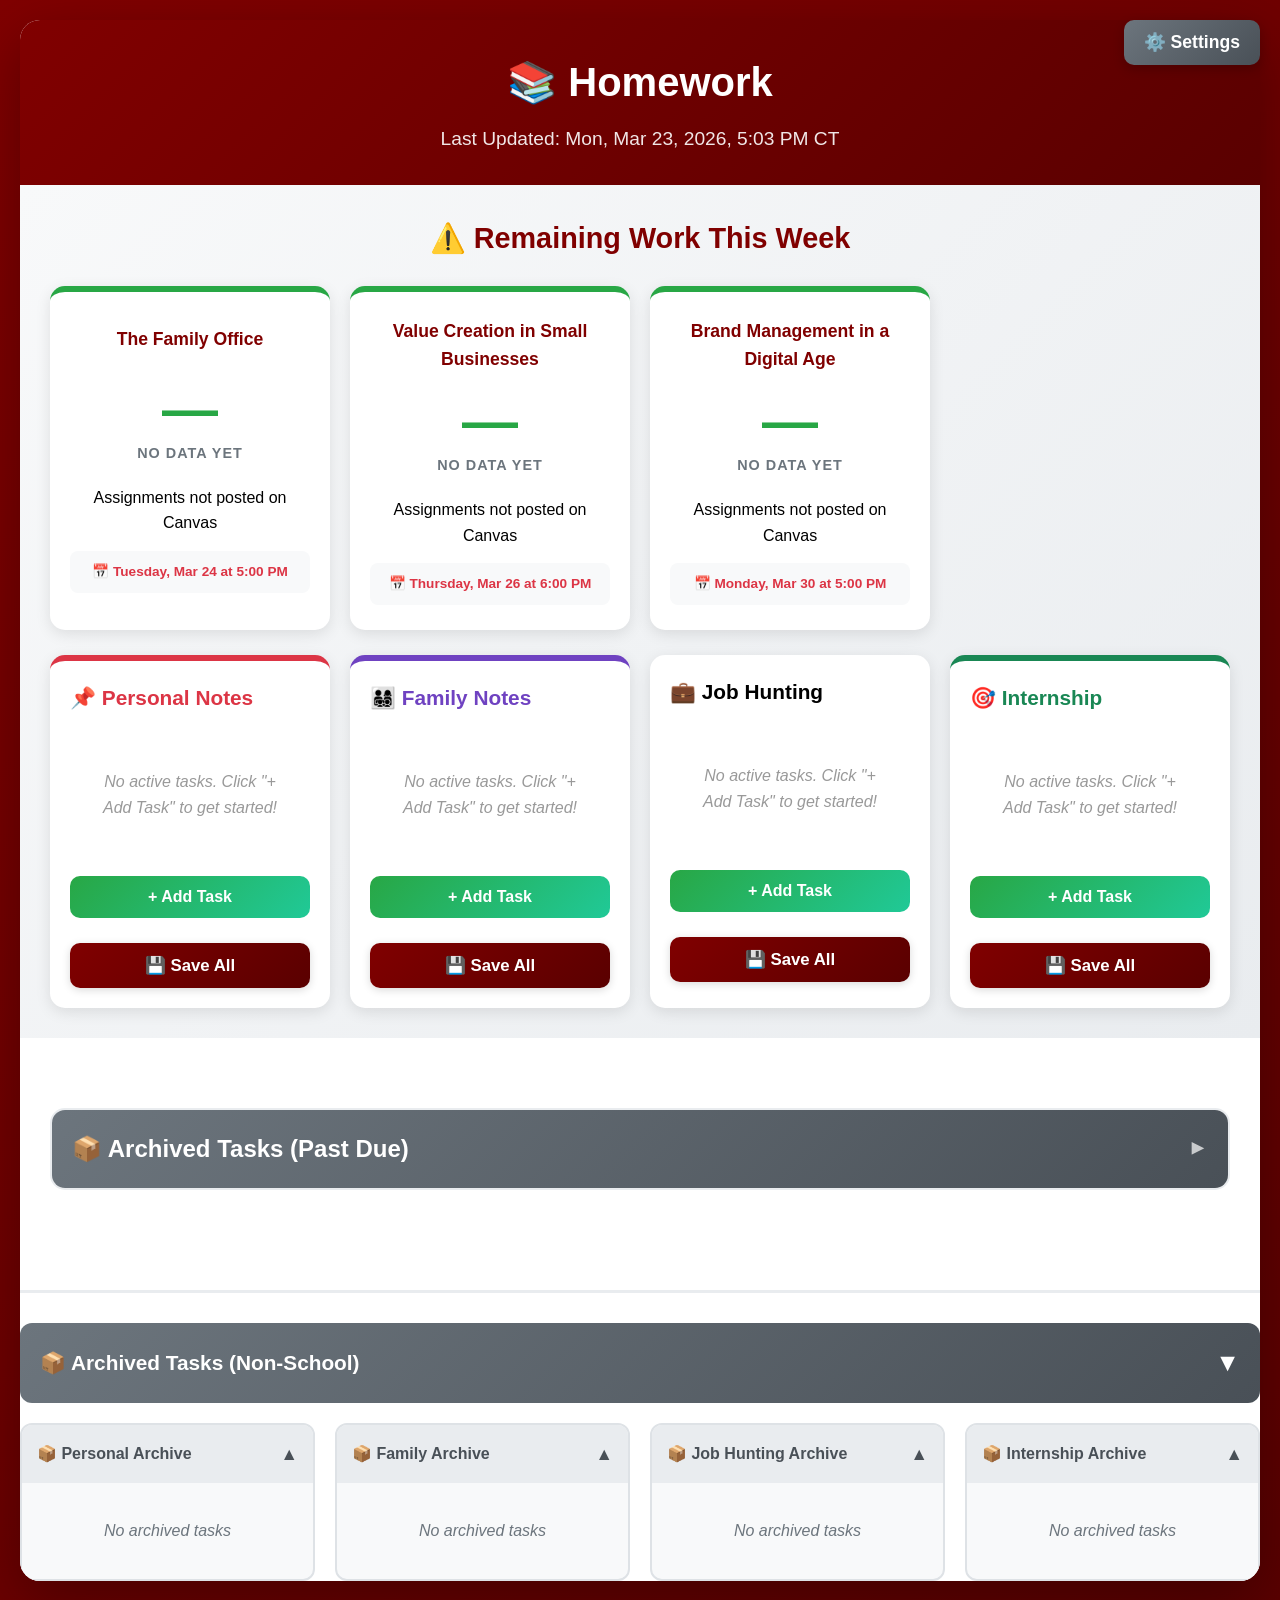
==== commit b9c8ee66: "Fix index.html: restore emoji encoding, bump version" ====
--- a/index.html
+++ b/index.html
@@ -9,16 +9,16 @@
 <body>
     <div class="container">
         <div class="header">
-            <h1>ð Homework</h1>
-            <button id="settingsBtn" class="settings-btn" onclick="openSettings()">âï¸ Settings</button>
+            <h1>📚 Homework</h1>
+            <button id="settingsBtn" class="settings-btn" onclick="openSettings()">⚙️ Settings</button>
 
             <div id="settingsModal" class="modal">
                 <div class="modal-content">
                     <span class="close" onclick="closeSettings()">&times;</span>
-                    <h2>âï¸ Dashboard Settings</h2>
+                    <h2>⚙️ Dashboard Settings</h2>
                     
                     <div class="settings-section">
-                        <h3>âï¸ GitHub Sync</h3>
+                        <h3>☁️ GitHub Sync</h3>
                         <p>Sync your notes and task states across all devices using GitHub.</p>
                         
                         <div id="syncStatus" class="sync-status"></div>
@@ -26,8 +26,8 @@
                         <label for="tokenInput">GitHub Personal Access Token:</label>
                         <input type="password" id="tokenInput" placeholder="github_pat_..." class="token-input">
                         
-                        <button onclick="saveToken()" class="save-token-btn">ð¾ Save Token</button>
-                        <button onclick="clearToken()" class="clear-token-btn">ðï¸ Clear Token</button>
+                        <button onclick="saveToken()" class="save-token-btn">💾 Save Token</button>
+                        <button onclick="clearToken()" class="clear-token-btn">🗑️ Clear Token</button>
                         
                         <div class="help-text">
                             <p><strong>How to get a token:</strong></p>
@@ -42,8 +42,8 @@
                     </div>
 
                     <div style="margin-top: 30px; padding-top: 30px; border-top: 2px solid #e9ecef;">
-                        <h3 style="color: #667eea; margin-bottom: 15px;">ð¤ AI Clarification (Gemini)</h3>
-                        <div id="geminiSyncStatus" class="sync-status inactive">â ï¸ Gemini API Not Configured</div>
+                        <h3 style="color: #667eea; margin-bottom: 15px;">🤖 AI Clarification (Gemini)</h3>
+                        <div id="geminiSyncStatus" class="sync-status inactive">⚠️ Gemini API Not Configured</div>
                         
                         <div style="margin-top: 20px;">
                             <label style="display: block; margin-bottom: 8px; font-weight: bold;">Gemini API Key:</label>
@@ -69,7 +69,7 @@
                                     border-radius: 8px;
                                     cursor: pointer;
                                     font-weight: bold;
-                                ">ð¾ Save Key</button>
+                                ">💾 Save Key</button>
                                 <button onclick="clearGeminiToken()" style="
                                     background: #dc3545;
                                     color: white;
@@ -78,7 +78,7 @@
                                     border-radius: 8px;
                                     cursor: pointer;
                                     font-weight: bold;
-                                ">ðï¸ Clear Key</button>
+                                ">🗑️ Clear Key</button>
                             </div>
                             <p style="font-size: 0.9em; color: #666; margin-top: 15px;">
                                 Get your free API key at: <a href="https://aistudio.google.com/app/apikey" target="_blank">https://aistudio.google.com/app/apikey</a>
@@ -87,11 +87,10 @@
                     </div>
 
                     <div style="margin-top: 30px; padding-top: 30px; border-top: 2px solid #e9ecef;">
-                        <h3 style="color: #4285f4;">ð- Google Calendar Integration</h3>
-                        <div id="googleCalendarStatus" class="sync-status inactive">â ï¸ Not Connected</div>
+                        <h3 style="color: #4285f4;">📅 Google Calendar Integration</h3>
+                        <div id="googleCalendarStatus" class="sync-status inactive">⚠️ Not Connected</div>
                         <button id="connectGoogleBtn" onclick="connectGoogleCalendar()" style="background: #4285f4; color: white; padding: 12px 24px; border: none; border-radius: 8px; cursor: pointer; width: 100%; margin-top: 15px; font-weight: bold;">
-                            ð Connect Google Calendar
+                            🔗 Connect Google Calendar
                         </button>
                         <p style="font-size: 0.9em; color: #666; margin-top: 15px;">
                             Connect to schedule tasks with AI-suggested optimal times.
@@ -102,7 +101,7 @@
             <p id="dateRange">UChicago MBA | Next 14 Days</p>
         </div>
         <div class="summary-section">
-            <div class="summary-title">â ï¸ Remaining Work This Week</div>
+            <div class="summary-title">⚠️ Remaining Work This Week</div>
             
             <div class="course-cards" id="courseCards">
                 <!-- Course cards dynamically generated -->
@@ -110,34 +109,34 @@
             
             <div class="notes-grid">
                 <div class="note-section personal">
-                    <div class="note-title">ð Personal Notes</div>
+                    <div class="note-title">📌 Personal Notes</div>
                     <div id="personalTaskCards" class="task-cards-container"></div>
                     <button class="add-task-btn" onclick="addTaskCard('personal')">+ Add Task</button>
-                    <button id="personalSaveBtn" class="note-save-btn" onclick="saveNote('personal', 'personalNotesText', 'personalSaveBtn')">ð¾ Save All</button>
+                    <button id="personalSaveBtn" class="note-save-btn" onclick="saveNote('personal', 'personalNotesText', 'personalSaveBtn')">💾 Save All</button>
                     <textarea id="personalNotesText" class="note-textarea" style="display: none;"></textarea>
                 </div>
             
                 <div class="note-section family">
-                    <div class="note-title">ð¨âð©âð§âð¦ Family Notes</div>
+                    <div class="note-title">👨‍👩‍👧‍👦 Family Notes</div>
                     <div id="familyTaskCards" class="task-cards-container"></div>
                     <button class="add-task-btn" onclick="addTaskCard('family')">+ Add Task</button>
-                    <button id="familySaveBtn" class="note-save-btn" onclick="saveNote('family', 'familyNotesText', 'familySaveBtn')">ð¾ Save All</button>
+                    <button id="familySaveBtn" class="note-save-btn" onclick="saveNote('family', 'familyNotesText', 'familySaveBtn')">💾 Save All</button>
                     <textarea id="familyNotesText" class="note-textarea" style="display: none;"></textarea>
                 </div>
             
                 <div class="note-section jobHunting">
-                    <div class="note-title">ð¼ Job Hunting</div>
+                    <div class="note-title">💼 Job Hunting</div>
                     <div id="jobHuntingTaskCards" class="task-cards-container"></div>
                     <button class="add-task-btn" onclick="addTaskCard('jobHunting')">+ Add Task</button>
-                    <button id="jobHuntingSaveBtn" class="note-save-btn" onclick="saveNote('jobHunting', 'jobHuntingNotesText', 'jobHuntingSaveBtn')">ð¾ Save All</button>
+                    <button id="jobHuntingSaveBtn" class="note-save-btn" onclick="saveNote('jobHunting', 'jobHuntingNotesText', 'jobHuntingSaveBtn')">💾 Save All</button>
                     <textarea id="jobHuntingNotesText" class="note-textarea" style="display: none;"></textarea>
                 </div>
             
                 <div class="note-section internship">
-                    <div class="note-title">ð¯ Internship</div>
+                    <div class="note-title">🎯 Internship</div>
                     <div id="internshipTaskCards" class="task-cards-container"></div>
                     <button class="add-task-btn" onclick="addTaskCard('internship')">+ Add Task</button>
-                    <button id="internshipSaveBtn" class="note-save-btn" onclick="saveNote('internship', 'internshipNotesText', 'internshipSaveBtn')">ð¾ Save All</button>
+                    <button id="internshipSaveBtn" class="note-save-btn" onclick="saveNote('internship', 'internshipNotesText', 'internshipSaveBtn')">💾 Save All</button>
                     <textarea id="internshipNotesText" class="note-textarea" style="display: none;"></textarea>
                 </div>
             </div>
@@ -148,39 +147,39 @@
 
         <div class="archive-wrapper">
             <div class="archive-main-header" onclick="toggleAllArchives()">
-                <span>ð¦ Archived Tasks (Non-School)</span>
-                <span class="archive-main-arrow">â¼</span>
+                <span>📦 Archived Tasks (Non-School)</span>
+                <span class="archive-main-arrow">▼</span>
             </div>
 
             <div id="archiveGrid" class="archive-grid">
                 <div class="archive-column">
                     <div class="archive-column-header" onclick="toggleArchive('personal')">
-                        <span>ð¦ Personal Archive</span>
-                        <span class="archive-arrow" id="personalArchiveArrow">â¼</span>
+                        <span>📦 Personal Archive</span>
+                        <span class="archive-arrow" id="personalArchiveArrow">▼</span>
                     </div>
                     <div id="personalArchive" class="archive-content collapsed"></div>
                 </div>
 
                 <div class="archive-column">
                     <div class="archive-column-header" onclick="toggleArchive('family')">
-                        <span>ð¦ Family Archive</span>
-                        <span class="archive-arrow" id="familyArchiveArrow">â¼</span>
+                        <span>📦 Family Archive</span>
+                        <span class="archive-arrow" id="familyArchiveArrow">▼</span>
                     </div>
                     <div id="familyArchive" class="archive-content collapsed"></div>
                 </div>
 
                 <div class="archive-column">
                     <div class="archive-column-header" onclick="toggleArchive('jobHunting')">
-                        <span>ð¦ Job Hunting Archive</span>
-                        <span class="archive-arrow" id="jobHuntingArchiveArrow">â¼</span>
+                        <span>📦 Job Hunting Archive</span>
+                        <span class="archive-arrow" id="jobHuntingArchiveArrow">▼</span>
                     </div>
                     <div id="jobHuntingArchive" class="archive-content collapsed"></div>
                 </div>
 
                 <div class="archive-column">
                     <div class="archive-column-header" onclick="toggleArchive('internship')">
-                        <span>ð¦ Internship Archive</span>
-                        <span class="archive-arrow" id="internshipArchiveArrow">â¼</span>
+                        <span>📦 Internship Archive</span>
+                        <span class="archive-arrow" id="internshipArchiveArrow">▼</span>
                     </div>
                     <div id="internshipArchive" class="archive-content collapsed"></div>
                 </div>
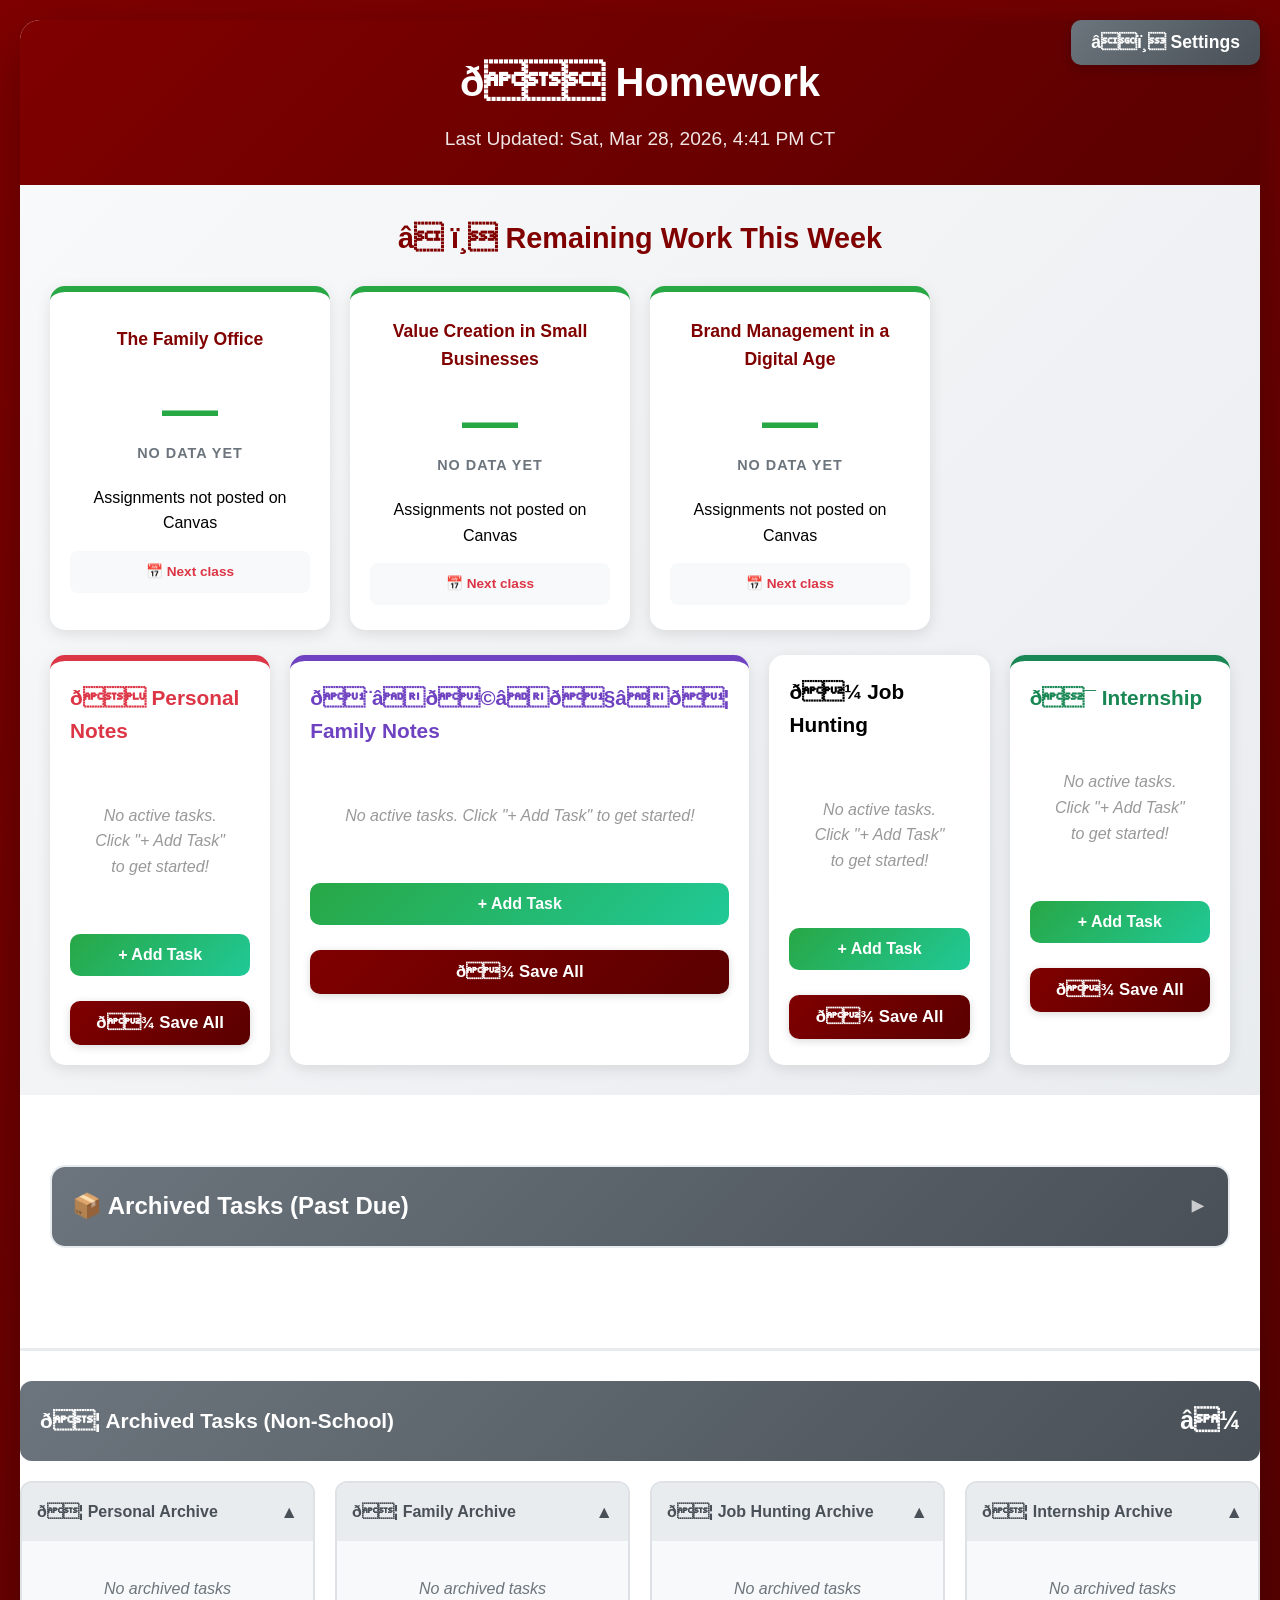
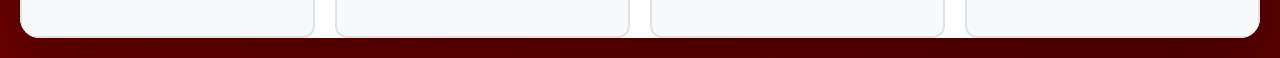
==== commit fd534a56: "Bump cache version to force reload of updated data.js" ====
--- a/index.html
+++ b/index.html
@@ -4,21 +4,21 @@
     <meta charset="UTF-8">
     <meta name="viewport" content="width=device-width, initial-scale=1.0">
     <title>Homework - UChicago MBA</title>
-    <link rel="stylesheet" href="style.css?v=20260324">
+    <link rel="stylesheet" href="style.css?v=20260328">
 </head>
 <body>
     <div class="container">
         <div class="header">
-            <h1>📚 Homework</h1>
-            <button id="settingsBtn" class="settings-btn" onclick="openSettings()">⚙️ Settings</button>
+            <h1>ð Homework</h1>
+            <button id="settingsBtn" class="settings-btn" onclick="openSettings()">âï¸ Settings</button>
 
             <div id="settingsModal" class="modal">
                 <div class="modal-content">
                     <span class="close" onclick="closeSettings()">&times;</span>
-                    <h2>⚙️ Dashboard Settings</h2>
+                    <h2>âï¸ Dashboard Settings</h2>
                     
                     <div class="settings-section">
-                        <h3>☁️ GitHub Sync</h3>
+                        <h3>âï¸ GitHub Sync</h3>
                         <p>Sync your notes and task states across all devices using GitHub.</p>
                         
                         <div id="syncStatus" class="sync-status"></div>
@@ -26,8 +26,8 @@
                         <label for="tokenInput">GitHub Personal Access Token:</label>
                         <input type="password" id="tokenInput" placeholder="github_pat_..." class="token-input">
                         
-                        <button onclick="saveToken()" class="save-token-btn">💾 Save Token</button>
-                        <button onclick="clearToken()" class="clear-token-btn">🗑️ Clear Token</button>
+                        <button onclick="saveToken()" class="save-token-btn">ð¾ Save Token</button>
+                        <button onclick="clearToken()" class="clear-token-btn">ðï¸ Clear Token</button>
                         
                         <div class="help-text">
                             <p><strong>How to get a token:</strong></p>
@@ -42,8 +42,8 @@
                     </div>
 
                     <div style="margin-top: 30px; padding-top: 30px; border-top: 2px solid #e9ecef;">
-                        <h3 style="color: #667eea; margin-bottom: 15px;">🤖 AI Clarification (Gemini)</h3>
-                        <div id="geminiSyncStatus" class="sync-status inactive">⚠️ Gemini API Not Configured</div>
+                        <h3 style="color: #667eea; margin-bottom: 15px;">ð¤ AI Clarification (Gemini)</h3>
+                        <div id="geminiSyncStatus" class="sync-status inactive">â ï¸ Gemini API Not Configured</div>
                         
                         <div style="margin-top: 20px;">
                             <label style="display: block; margin-bottom: 8px; font-weight: bold;">Gemini API Key:</label>
@@ -69,7 +69,7 @@
                                     border-radius: 8px;
                                     cursor: pointer;
                                     font-weight: bold;
-                                ">💾 Save Key</button>
+                                ">ð¾ Save Key</button>
                                 <button onclick="clearGeminiToken()" style="
                                     background: #dc3545;
                                     color: white;
@@ -78,7 +78,7 @@
                                     border-radius: 8px;
                                     cursor: pointer;
                                     font-weight: bold;
-                                ">🗑️ Clear Key</button>
+                                ">ðï¸ Clear Key</button>
                             </div>
                             <p style="font-size: 0.9em; color: #666; margin-top: 15px;">
                                 Get your free API key at: <a href="https://aistudio.google.com/app/apikey" target="_blank">https://aistudio.google.com/app/apikey</a>
@@ -87,10 +87,11 @@
                     </div>
 
                     <div style="margin-top: 30px; padding-top: 30px; border-top: 2px solid #e9ecef;">
-                        <h3 style="color: #4285f4;">📅 Google Calendar Integration</h3>
-                        <div id="googleCalendarStatus" class="sync-status inactive">⚠️ Not Connected</div>
+                        <h3 style="color: #4285f4;">ð+ Google Calendar Integration</h3>
+                        <div id="googleCalendarStatus" class="sync-status inactive">â ï¸ Not Connected</div>
                         <button id="connectGoogleBtn" onclick="connectGoogleCalendar()" style="background: #4285f4; color: white; padding: 12px 24px; border: none; border-radius: 8px; cursor: pointer; width: 100%; margin-top: 15px; font-weight: bold;">
-                            🔗 Connect Google Calendar
+                            ð Connect Google Calendar
                         </button>
                         <p style="font-size: 0.9em; color: #666; margin-top: 15px;">
                             Connect to schedule tasks with AI-suggested optimal times.
@@ -101,7 +102,7 @@
             <p id="dateRange">UChicago MBA | Next 14 Days</p>
         </div>
         <div class="summary-section">
-            <div class="summary-title">⚠️ Remaining Work This Week</div>
+            <div class="summary-title">â ï¸ Remaining Work This Week</div>
             
             <div class="course-cards" id="courseCards">
                 <!-- Course cards dynamically generated -->
@@ -109,34 +110,34 @@
             
             <div class="notes-grid">
                 <div class="note-section personal">
-                    <div class="note-title">📌 Personal Notes</div>
+                    <div class="note-title">ð Personal Notes</div>
                     <div id="personalTaskCards" class="task-cards-container"></div>
                     <button class="add-task-btn" onclick="addTaskCard('personal')">+ Add Task</button>
-                    <button id="personalSaveBtn" class="note-save-btn" onclick="saveNote('personal', 'personalNotesText', 'personalSaveBtn')">💾 Save All</button>
+                    <button id="personalSaveBtn" class="note-save-btn" onclick="saveNote('personal', 'personalNotesText', 'personalSaveBtn')">ð¾ Save All</button>
                     <textarea id="personalNotesText" class="note-textarea" style="display: none;"></textarea>
                 </div>
             
                 <div class="note-section family">
-                    <div class="note-title">👨‍👩‍👧‍👦 Family Notes</div>
+                    <div class="note-title">ð¨âð©âð§âð¦ Family Notes</div>
                     <div id="familyTaskCards" class="task-cards-container"></div>
                     <button class="add-task-btn" onclick="addTaskCard('family')">+ Add Task</button>
-                    <button id="familySaveBtn" class="note-save-btn" onclick="saveNote('family', 'familyNotesText', 'familySaveBtn')">💾 Save All</button>
+                    <button id="familySaveBtn" class="note-save-btn" onclick="saveNote('family', 'familyNotesText', 'familySaveBtn')">ð¾ Save All</button>
                     <textarea id="familyNotesText" class="note-textarea" style="display: none;"></textarea>
                 </div>
             
                 <div class="note-section jobHunting">
-                    <div class="note-title">💼 Job Hunting</div>
+                    <div class="note-title">ð¼ Job Hunting</div>
                     <div id="jobHuntingTaskCards" class="task-cards-container"></div>
                     <button class="add-task-btn" onclick="addTaskCard('jobHunting')">+ Add Task</button>
-                    <button id="jobHuntingSaveBtn" class="note-save-btn" onclick="saveNote('jobHunting', 'jobHuntingNotesText', 'jobHuntingSaveBtn')">💾 Save All</button>
+                    <button id="jobHuntingSaveBtn" class="note-save-btn" onclick="saveNote('jobHunting', 'jobHuntingNotesText', 'jobHuntingSaveBtn')">ð¾ Save All</button>
                     <textarea id="jobHuntingNotesText" class="note-textarea" style="display: none;"></textarea>
                 </div>
             
                 <div class="note-section internship">
-                    <div class="note-title">🎯 Internship</div>
+                    <div class="note-title">ð¯ Internship</div>
                     <div id="internshipTaskCards" class="task-cards-container"></div>
                     <button class="add-task-btn" onclick="addTaskCard('internship')">+ Add Task</button>
-                    <button id="internshipSaveBtn" class="note-save-btn" onclick="saveNote('internship', 'internshipNotesText', 'internshipSaveBtn')">💾 Save All</button>
+                    <button id="internshipSaveBtn" class="note-save-btn" onclick="saveNote('internship', 'internshipNotesText', 'internshipSaveBtn')">ð¾ Save All</button>
                     <textarea id="internshipNotesText" class="note-textarea" style="display: none;"></textarea>
                 </div>
             </div>
@@ -147,47 +148,47 @@
 
         <div class="archive-wrapper">
             <div class="archive-main-header" onclick="toggleAllArchives()">
-                <span>📦 Archived Tasks (Non-School)</span>
-                <span class="archive-main-arrow">▼</span>
+                <span>ð¦ Archived Tasks (Non-School)</span>
+                <span class="archive-main-arrow">â¼</span>
             </div>
 
             <div id="archiveGrid" class="archive-grid">
                 <div class="archive-column">
                     <div class="archive-column-header" onclick="toggleArchive('personal')">
-                        <span>📦 Personal Archive</span>
-                        <span class="archive-arrow" id="personalArchiveArrow">▼</span>
+                        <span>ð¦ Personal Archive</span>
+                        <span class="archive-arrow" id="personalArchiveArrow">â¼</span>
                     </div>
                     <div id="personalArchive" class="archive-content collapsed"></div>
                 </div>
 
                 <div class="archive-column">
                     <div class="archive-column-header" onclick="toggleArchive('family')">
-                        <span>📦 Family Archive</span>
-                        <span class="archive-arrow" id="familyArchiveArrow">▼</span>
+                        <span>ð¦ Family Archive</span>
+                        <span class="archive-arrow" id="familyArchiveArrow">â¼</span>
                     </div>
                     <div id="familyArchive" class="archive-content collapsed"></div>
                 </div>
 
                 <div class="archive-column">
                     <div class="archive-column-header" onclick="toggleArchive('jobHunting')">
-                        <span>📦 Job Hunting Archive</span>
-                        <span class="archive-arrow" id="jobHuntingArchiveArrow">▼</span>
+                        <span>ð¦ Job Hunting Archive</span>
+                        <span class="archive-arrow" id="jobHuntingArchiveArrow">â¼</span>
                     </div>
                     <div id="jobHuntingArchive" class="archive-content collapsed"></div>
                 </div>
 
                 <div class="archive-column">
                     <div class="archive-column-header" onclick="toggleArchive('internship')">
-                        <span>📦 Internship Archive</span>
-                        <span class="archive-arrow" id="internshipArchiveArrow">▼</span>
+                        <span>ð¦ Internship Archive</span>
+                        <span class="archive-arrow" id="internshipArchiveArrow">â¼</span>
                     </div>
                     <div id="internshipArchive" class="archive-content collapsed"></div>
                 </div>
             </div>
         </div>
     </div>
-    <script src="timestamp.js?v=20260324"></script>
-    <script src="data.js?v=20260324"></script>
-    <script src="scripts.js?v=20260324"></script>
+    <script src="timestamp.js?v=20260328"></script>
+    <script src="data.js?v=20260328"></script>
+    <script src="scripts.js?v=20260328"></script>
 </body>
 </html>
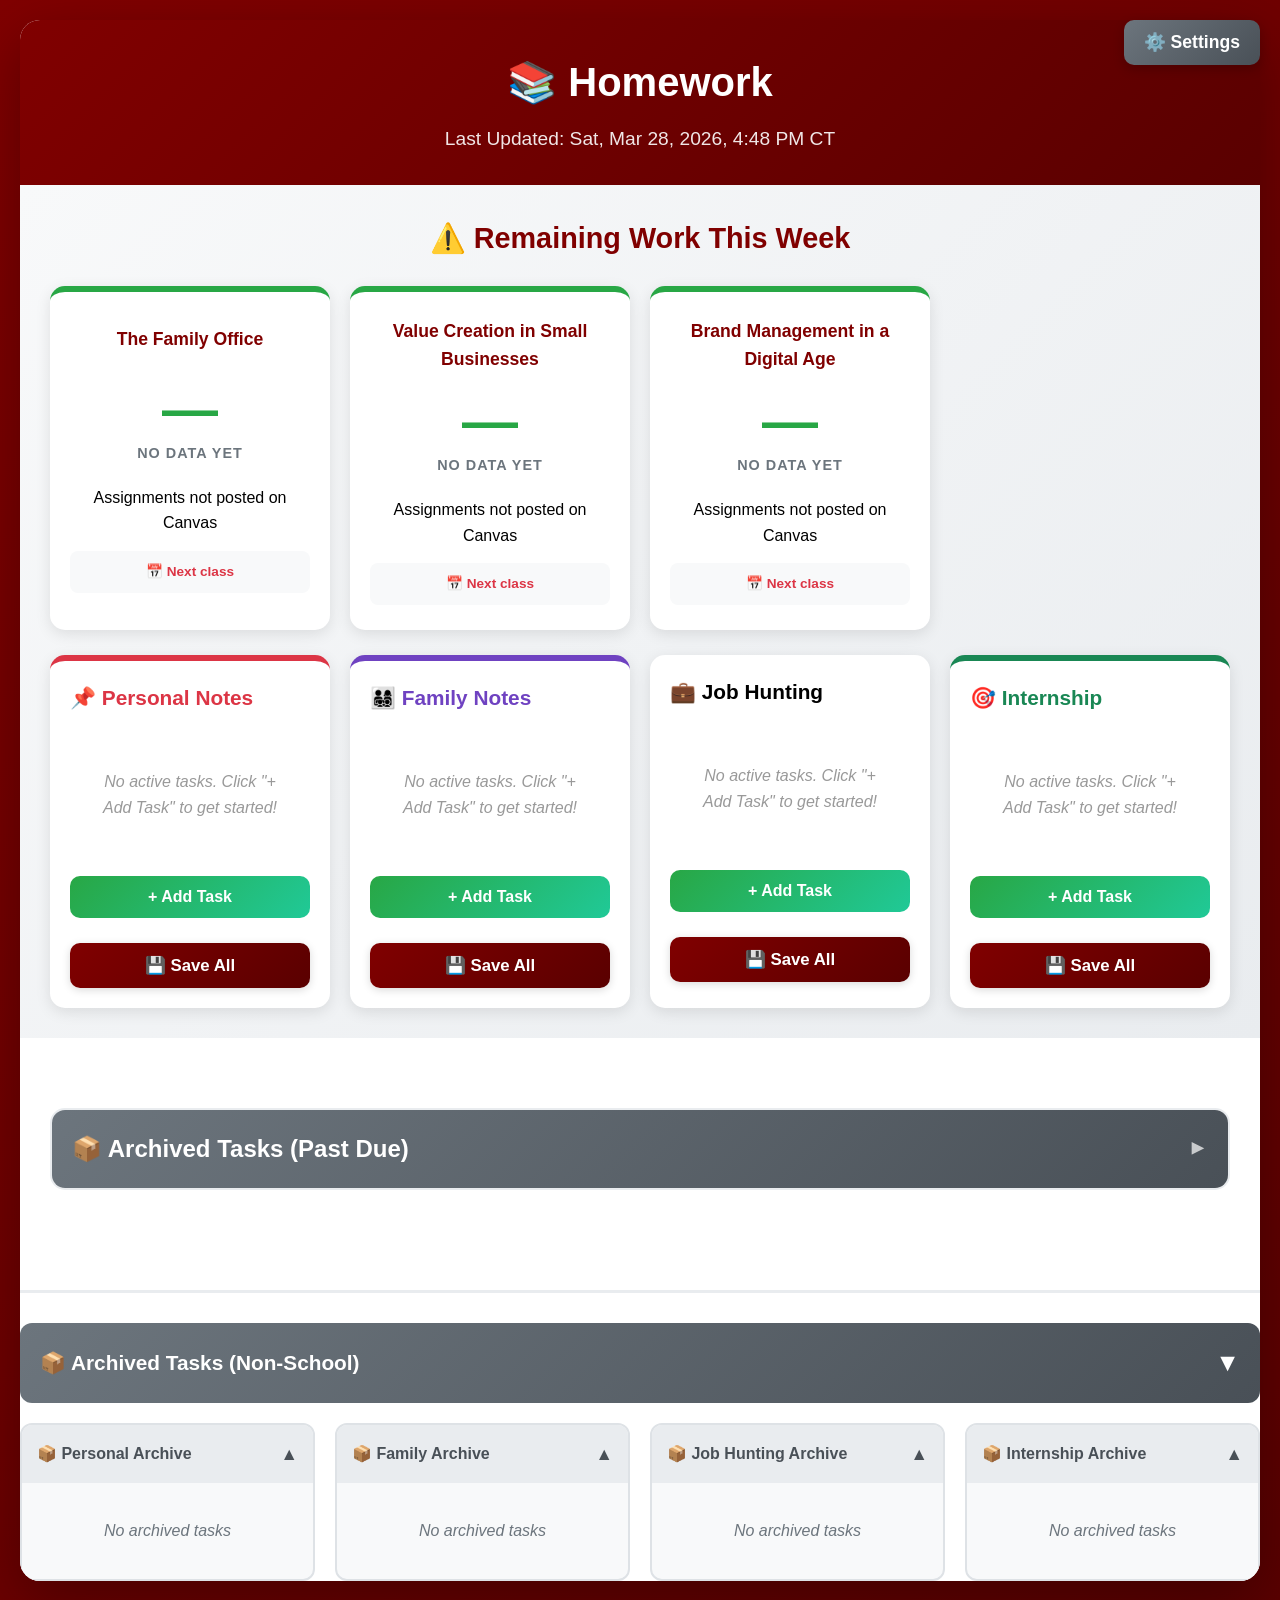
==== commit 88829628: "Fix index.html: restore emojis with proper UTF-8 encoding, bump cache to v=20260328" ====
--- a/index.html
+++ b/index.html
@@ -9,16 +9,16 @@
 <body>
     <div class="container">
         <div class="header">
-            <h1>ð Homework</h1>
-            <button id="settingsBtn" class="settings-btn" onclick="openSettings()">âï¸ Settings</button>
+            <h1>📚 Homework</h1>
+            <button id="settingsBtn" class="settings-btn" onclick="openSettings()">⚙️ Settings</button>
 
             <div id="settingsModal" class="modal">
                 <div class="modal-content">
                     <span class="close" onclick="closeSettings()">&times;</span>
-                    <h2>âï¸ Dashboard Settings</h2>
+                    <h2>⚙️ Dashboard Settings</h2>
                     
                     <div class="settings-section">
-                        <h3>âï¸ GitHub Sync</h3>
+                        <h3>☁️ GitHub Sync</h3>
                         <p>Sync your notes and task states across all devices using GitHub.</p>
                         
                         <div id="syncStatus" class="sync-status"></div>
@@ -26,8 +26,8 @@
                         <label for="tokenInput">GitHub Personal Access Token:</label>
                         <input type="password" id="tokenInput" placeholder="github_pat_..." class="token-input">
                         
-                        <button onclick="saveToken()" class="save-token-btn">ð¾ Save Token</button>
-                        <button onclick="clearToken()" class="clear-token-btn">ðï¸ Clear Token</button>
+                        <button onclick="saveToken()" class="save-token-btn">💾 Save Token</button>
+                        <button onclick="clearToken()" class="clear-token-btn">🗑️ Clear Token</button>
                         
                         <div class="help-text">
                             <p><strong>How to get a token:</strong></p>
@@ -42,8 +42,8 @@
                     </div>
 
                     <div style="margin-top: 30px; padding-top: 30px; border-top: 2px solid #e9ecef;">
-                        <h3 style="color: #667eea; margin-bottom: 15px;">ð¤ AI Clarification (Gemini)</h3>
-                        <div id="geminiSyncStatus" class="sync-status inactive">â ï¸ Gemini API Not Configured</div>
+                        <h3 style="color: #667eea; margin-bottom: 15px;">🤖 AI Clarification (Gemini)</h3>
+                        <div id="geminiSyncStatus" class="sync-status inactive">⚠️ Gemini API Not Configured</div>
                         
                         <div style="margin-top: 20px;">
                             <label style="display: block; margin-bottom: 8px; font-weight: bold;">Gemini API Key:</label>
@@ -69,7 +69,7 @@
                                     border-radius: 8px;
                                     cursor: pointer;
                                     font-weight: bold;
-                                ">ð¾ Save Key</button>
+                                ">💾 Save Key</button>
                                 <button onclick="clearGeminiToken()" style="
                                     background: #dc3545;
                                     color: white;
@@ -78,7 +78,7 @@
                                     border-radius: 8px;
                                     cursor: pointer;
                                     font-weight: bold;
-                                ">ðï¸ Clear Key</button>
+                                ">🗑️ Clear Key</button>
                             </div>
                             <p style="font-size: 0.9em; color: #666; margin-top: 15px;">
                                 Get your free API key at: <a href="https://aistudio.google.com/app/apikey" target="_blank">https://aistudio.google.com/app/apikey</a>
@@ -87,11 +87,10 @@
                     </div>
 
                     <div style="margin-top: 30px; padding-top: 30px; border-top: 2px solid #e9ecef;">
-                        <h3 style="color: #4285f4;">ð- Google Calendar Integration</h3>
-                        <div id="googleCalendarStatus" class="sync-status inactive">â ï¸ Not Connected</div>
+                        <h3 style="color: #4285f4;">📅 Google Calendar Integration</h3>
+                        <div id="googleCalendarStatus" class="sync-status inactive">⚠️ Not Connected</div>
                         <button id="connectGoogleBtn" onclick="connectGoogleCalendar()" style="background: #4285f4; color: white; padding: 12px 24px; border: none; border-radius: 8px; cursor: pointer; width: 100%; margin-top: 15px; font-weight: bold;">
-                            ð Connect Google Calendar
+                            🔗 Connect Google Calendar
                         </button>
                         <p style="font-size: 0.9em; color: #666; margin-top: 15px;">
                             Connect to schedule tasks with AI-suggested optimal times.
@@ -102,7 +101,7 @@
             <p id="dateRange">UChicago MBA | Next 14 Days</p>
         </div>
         <div class="summary-section">
-            <div class="summary-title">â ï¸ Remaining Work This Week</div>
+            <div class="summary-title">⚠️ Remaining Work This Week</div>
             
             <div class="course-cards" id="courseCards">
                 <!-- Course cards dynamically generated -->
@@ -110,34 +109,34 @@
             
             <div class="notes-grid">
                 <div class="note-section personal">
-                    <div class="note-title">ð Personal Notes</div>
+                    <div class="note-title">📌 Personal Notes</div>
                     <div id="personalTaskCards" class="task-cards-container"></div>
                     <button class="add-task-btn" onclick="addTaskCard('personal')">+ Add Task</button>
-                    <button id="personalSaveBtn" class="note-save-btn" onclick="saveNote('personal', 'personalNotesText', 'personalSaveBtn')">ð¾ Save All</button>
+                    <button id="personalSaveBtn" class="note-save-btn" onclick="saveNote('personal', 'personalNotesText', 'personalSaveBtn')">💾 Save All</button>
                     <textarea id="personalNotesText" class="note-textarea" style="display: none;"></textarea>
                 </div>
             
                 <div class="note-section family">
-                    <div class="note-title">ð¨âð©âð§âð¦ Family Notes</div>
+                    <div class="note-title">👨‍👩‍👧‍👦 Family Notes</div>
                     <div id="familyTaskCards" class="task-cards-container"></div>
                     <button class="add-task-btn" onclick="addTaskCard('family')">+ Add Task</button>
-                    <button id="familySaveBtn" class="note-save-btn" onclick="saveNote('family', 'familyNotesText', 'familySaveBtn')">ð¾ Save All</button>
+                    <button id="familySaveBtn" class="note-save-btn" onclick="saveNote('family', 'familyNotesText', 'familySaveBtn')">💾 Save All</button>
                     <textarea id="familyNotesText" class="note-textarea" style="display: none;"></textarea>
                 </div>
             
                 <div class="note-section jobHunting">
-                    <div class="note-title">ð¼ Job Hunting</div>
+                    <div class="note-title">💼 Job Hunting</div>
                     <div id="jobHuntingTaskCards" class="task-cards-container"></div>
                     <button class="add-task-btn" onclick="addTaskCard('jobHunting')">+ Add Task</button>
-                    <button id="jobHuntingSaveBtn" class="note-save-btn" onclick="saveNote('jobHunting', 'jobHuntingNotesText', 'jobHuntingSaveBtn')">ð¾ Save All</button>
+                    <button id="jobHuntingSaveBtn" class="note-save-btn" onclick="saveNote('jobHunting', 'jobHuntingNotesText', 'jobHuntingSaveBtn')">💾 Save All</button>
                     <textarea id="jobHuntingNotesText" class="note-textarea" style="display: none;"></textarea>
                 </div>
             
                 <div class="note-section internship">
-                    <div class="note-title">ð¯ Internship</div>
+                    <div class="note-title">🎯 Internship</div>
                     <div id="internshipTaskCards" class="task-cards-container"></div>
                     <button class="add-task-btn" onclick="addTaskCard('internship')">+ Add Task</button>
-                    <button id="internshipSaveBtn" class="note-save-btn" onclick="saveNote('internship', 'internshipNotesText', 'internshipSaveBtn')">ð¾ Save All</button>
+                    <button id="internshipSaveBtn" class="note-save-btn" onclick="saveNote('internship', 'internshipNotesText', 'internshipSaveBtn')">💾 Save All</button>
                     <textarea id="internshipNotesText" class="note-textarea" style="display: none;"></textarea>
                 </div>
             </div>
@@ -148,39 +147,39 @@
 
         <div class="archive-wrapper">
             <div class="archive-main-header" onclick="toggleAllArchives()">
-                <span>ð¦ Archived Tasks (Non-School)</span>
-                <span class="archive-main-arrow">â¼</span>
+                <span>📦 Archived Tasks (Non-School)</span>
+                <span class="archive-main-arrow">▼</span>
             </div>
 
             <div id="archiveGrid" class="archive-grid">
                 <div class="archive-column">
                     <div class="archive-column-header" onclick="toggleArchive('personal')">
-                        <span>ð¦ Personal Archive</span>
-                        <span class="archive-arrow" id="personalArchiveArrow">â¼</span>
+                        <span>📦 Personal Archive</span>
+                        <span class="archive-arrow" id="personalArchiveArrow">▼</span>
                     </div>
                     <div id="personalArchive" class="archive-content collapsed"></div>
                 </div>
 
                 <div class="archive-column">
                     <div class="archive-column-header" onclick="toggleArchive('family')">
-                        <span>ð¦ Family Archive</span>
-                        <span class="archive-arrow" id="familyArchiveArrow">â¼</span>
+                        <span>📦 Family Archive</span>
+                        <span class="archive-arrow" id="familyArchiveArrow">▼</span>
                     </div>
                     <div id="familyArchive" class="archive-content collapsed"></div>
                 </div>
 
                 <div class="archive-column">
                     <div class="archive-column-header" onclick="toggleArchive('jobHunting')">
-                        <span>ð¦ Job Hunting Archive</span>
-                        <span class="archive-arrow" id="jobHuntingArchiveArrow">â¼</span>
+                        <span>📦 Job Hunting Archive</span>
+                        <span class="archive-arrow" id="jobHuntingArchiveArrow">▼</span>
                     </div>
                     <div id="jobHuntingArchive" class="archive-content collapsed"></div>
                 </div>
 
                 <div class="archive-column">
                     <div class="archive-column-header" onclick="toggleArchive('internship')">
-                        <span>ð¦ Internship Archive</span>
-                        <span class="archive-arrow" id="internshipArchiveArrow">â¼</span>
+                        <span>📦 Internship Archive</span>
+                        <span class="archive-arrow" id="internshipArchiveArrow">▼</span>
                     </div>
                     <div id="internshipArchive" class="archive-content collapsed"></div>
                 </div>
